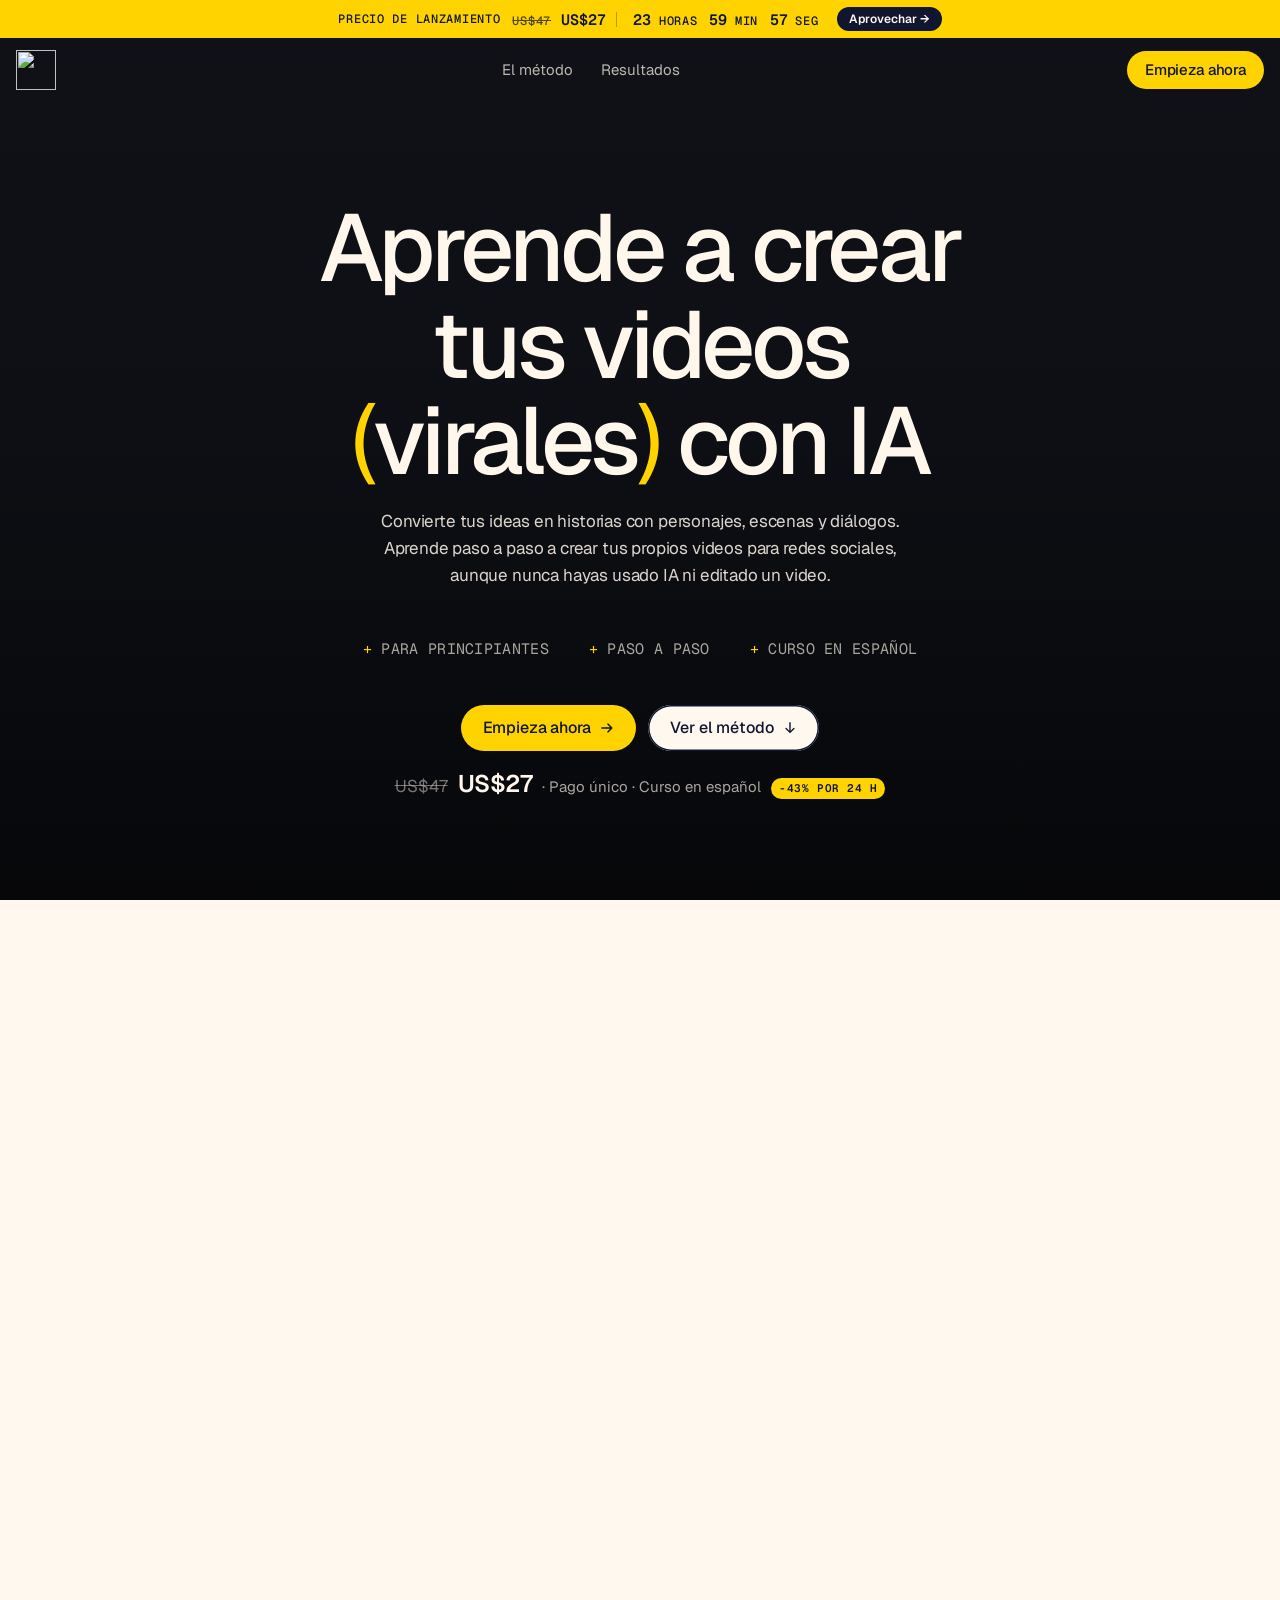
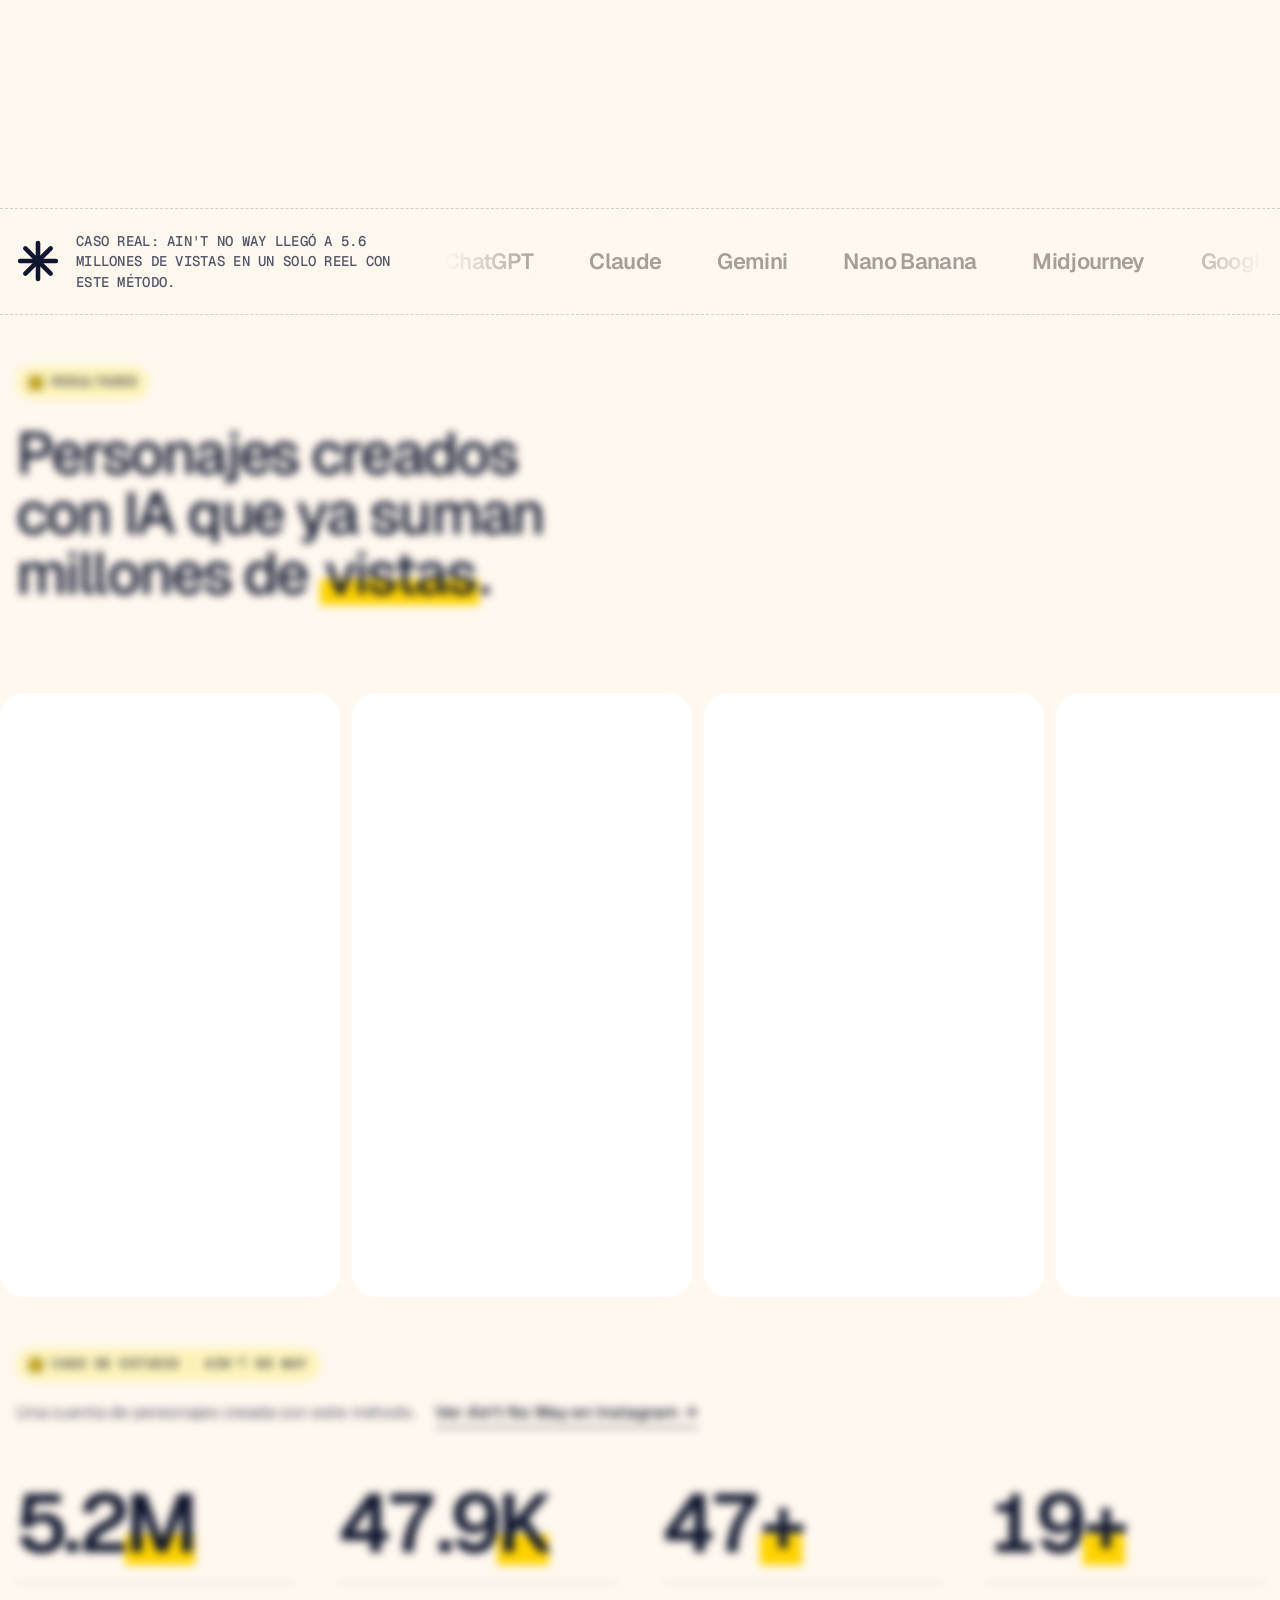
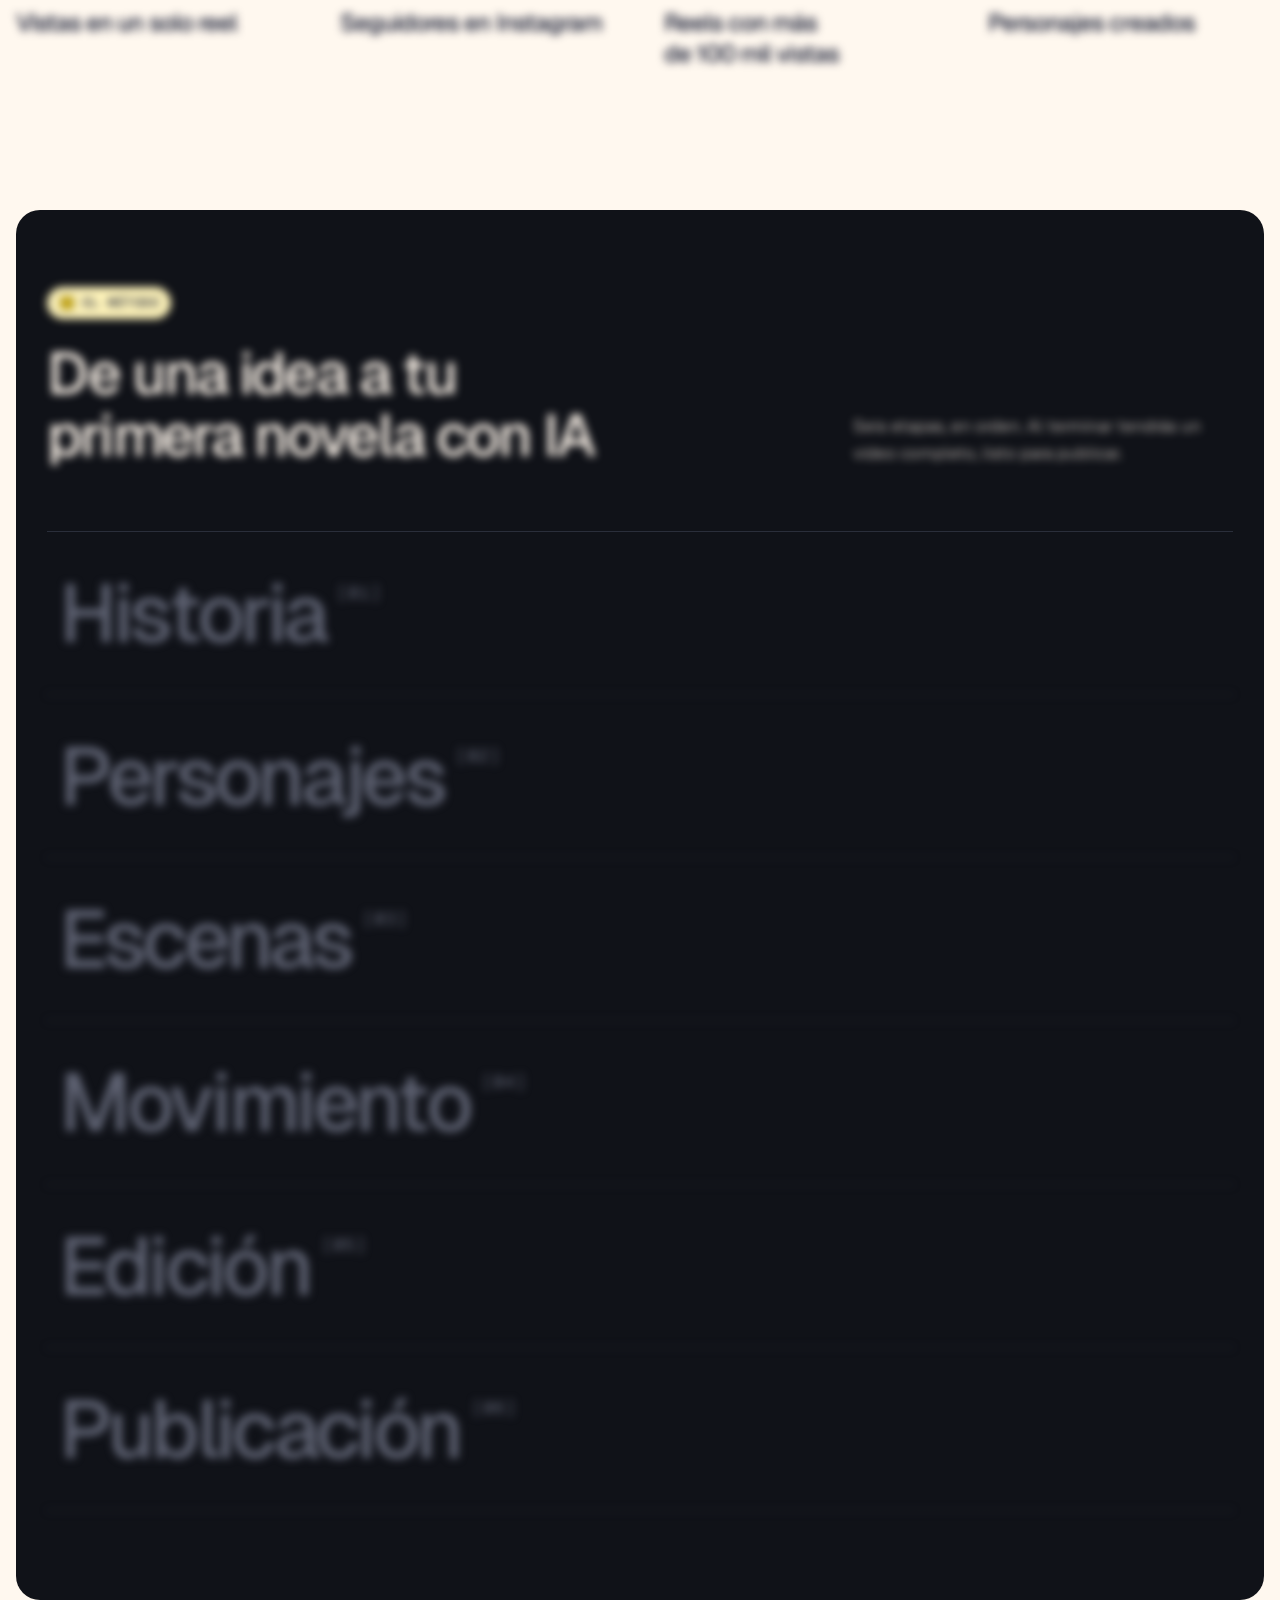
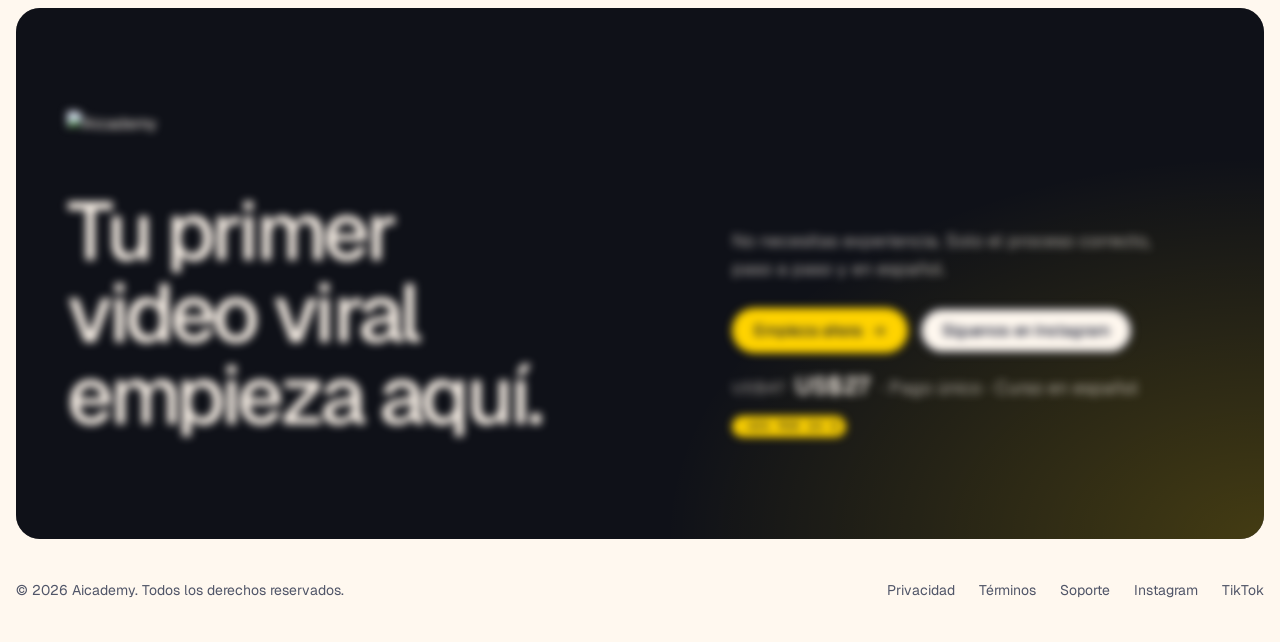
==== index.html @ 885987a0 "Add files via upload" ====
<!DOCTYPE html>
<html lang="es">
<head>
<meta charset="UTF-8" />
<meta name="viewport" content="width=device-width, initial-scale=1, viewport-fit=cover" />
<title>Aicademy</title>
<meta name="description" content="Aprende a crear videos virales con IA: historia, personajes, escenas, movimiento y edición, paso a paso y en español. US$27, pago único." />
<meta property="og:type" content="website" />
<meta property="og:site_name" content="Aicademy" />
<meta property="og:locale" content="es_LA" />
<meta property="og:url" content="https://aicademy.lat/" />
<meta property="og:title" content="Aprende a crear tus videos virales con IA · Aicademy" />
<meta property="og:description" content="Historia, personajes, escenas, movimiento y edición: aprende a crear videos con IA paso a paso y en español." />
<meta property="og:image" content="https://aicademy.lat/assets/og-image.jpg" />
<meta property="og:image:width" content="1200" />
<meta property="og:image:height" content="630" />
<meta name="twitter:card" content="summary_large_image" />
<link rel="icon" href="assets/favicon.png" type="image/png" />
<link rel="apple-touch-icon" href="assets/apple-touch-icon.png" />
<link rel="preconnect" href="https://fonts.googleapis.com" />
<link rel="preconnect" href="https://fonts.gstatic.com" crossorigin />
<link rel="stylesheet" href="https://fonts.googleapis.com/css2?family=Geist:wght@400;500;600&family=Geist+Mono:wght@500&display=swap" />
<script>
  /* ============ AJUSTES ============ */
  window.ANW = {
    // Checkout de Whop. false = "Empieza ahora" lleva a whop.com/checkout/<plan>.
    // true = el pago se abre en una ventana dentro de la página (checkout integrado de Whop).
    checkoutEmbed: false,
    // Plan de Whop que cobran todos los botones (US$27).
    whopPlanOferta: "plan_IjlD4sFk3o0Gs",
    // Respaldo: solo se usa si whopPlanOferta está vacío.
    whopPlanRegular: "",
    // Contador de la barra de oferta: horas por visitante desde su primera visita (no se reinicia al recargar).
    // Al llegar a cero solo se oculta el contador; el precio sigue igual. 0 = sin contador.
    offerHours: 24,
    // Precios que se muestran (USD): priceRegular aparece tachado junto a priceOffer.
    priceRegular: 47,
    priceOffer: 27,
    // Opcional: fecha fija de cierre para todos, ej. "2026-11-15T23:59:00-04:00". Si se llena, reemplaza offerHours.
    offerEnd: "",
  };
  if (typeof window.LEADS_API_BASE === "undefined") window.LEADS_API_BASE = "";
</script>
<style>
/* Layout: one inset rounded hero card, then light editorial sections on a white page */
:root {
  /* Brand palette */
  --ink: #10162f;        /* navy: text, buttons, outlines */
  --ink-2: #505568;      /* gray: secondary text */
  --ink-3: #8b8f9e;
  --paper: #fff8ef;      /* warm off-white: main background (cream #fff0e5 read too orange) */
  --card: #ffffff;       /* white: cards */
  --surface: #fff8ef;    /* warm off-white: secondary surfaces */
  --chip: #fff4ba;       /* soft yellow: tips, highlights */
  --line: #d7cec5;       /* warm gray: borders */
  --ember: #ffd300;      /* yellow: brand accent (fills, accents on dark) */
  --ember-ink: #10162f;  /* text on yellow */
  --ember-hover: #f2c600;
  --focus: #10162f;
  /* Dark sections */
  --night: #101218;
  --night-card: #1b1e27;
  --night-text: #fff6ec;
  --night-text-2: rgba(255,246,236,0.66);
  --night-line: #2a2e3a;
  --font-sans: "Geist", ui-sans-serif, system-ui, -apple-system, "Segoe UI", sans-serif;
  --font-mono: "Geist Mono", ui-monospace, "SFMono-Regular", Menlo, monospace;
  --radius-xl: 24px;
  --radius-pill: 999px;
  --gutter-l: max(16px, env(safe-area-inset-left, 0px));
  --gutter-r: max(16px, env(safe-area-inset-right, 0px));
  color-scheme: light;
}
*, *::before, *::after { box-sizing: border-box; }
html { scroll-behavior: smooth; }
body {
  margin: 0;
  background: var(--paper);
  color: var(--ink);
  font-family: var(--font-sans);
  font-size: 16px;
  line-height: 1.6;
  -webkit-font-smoothing: antialiased;
  overflow-x: hidden;
}
img { max-width: 100%; display: block; }
a { color: inherit; }
h1, h2, h3 { margin: 0; text-wrap: balance; font-weight: 500; }
p { margin: 0; }
:focus-visible { outline: 2px solid var(--focus); outline-offset: 3px; }
.hero, .method, .cta { --focus: var(--ember); }

.wrap { padding-left: var(--gutter-l); padding-right: var(--gutter-r); }
.container { max-width: none; margin: 0 auto; }

/* ---------- Eyebrow chip ---------- */
.chip {
  display: inline-flex; align-items: center; gap: 8px;
  padding: 8px 12px; border-radius: var(--radius-pill);
  background: var(--chip); color: var(--ink);
  font-family: var(--font-mono); font-size: 13px; font-weight: 500;
  letter-spacing: 0.04em; text-transform: uppercase; line-height: 1.3;
}
.chip svg { width: 16px; height: 16px; flex: none; }
.chip.on-dark { background: rgba(255,255,255,0.92); }

/* ---------- Buttons ---------- */
.btn {
  display: inline-flex; align-items: center; gap: 10px;
  padding: 13px 22px; border-radius: var(--radius-pill); border: 0;
  font: 500 16px/1.2 var(--font-sans); letter-spacing: -0.01em;
  text-decoration: none; cursor: pointer;
  transition: transform .25s cubic-bezier(.2,.7,.2,1), box-shadow .25s ease, background-color .25s ease, color .25s ease;
}
.btn:hover { transform: translateY(-2px); }
.btn-ember:hover { box-shadow: 0 10px 24px -10px rgba(255,211,0,.65); }
.btn:active { transform: translateY(0); transition-duration: .08s; }
.btn svg { width: 14px; height: 14px; transition: transform .35s ease; }
.btn:hover svg { transform: translateX(3px); }
.btn-ember { background: var(--ember); color: var(--ember-ink); }
.btn-ember:hover { background: var(--ember-hover); }
.btn-light { background: var(--paper); color: var(--ink); }
.btn-dark { background: var(--ink); color: var(--paper); }
.btn-light { box-shadow: inset 0 0 0 1.5px var(--ink); }

/* ---------- Top bar ---------- */
.topbar {
  position: fixed; top: 0; left: 0; right: 0; z-index: 50;
  padding-top: env(safe-area-inset-top, 0px);
  background: transparent; color: var(--night-text);
  border-bottom: 1px solid transparent;
  transition: background-color .3s, color .3s, border-color .3s, opacity .35s ease, transform .35s ease;
}
.topbar.is-hidden { opacity: 0; transform: translateY(-100%); pointer-events: none; }
/* Offer countdown bar (only while a real end date is set) */
:root { --bar-top: 0px; }
html.has-offer { --bar-top: 38px; }
html.has-offer .topbar { top: var(--bar-top); }
.offer-bar {
  position: fixed; top: 0; left: 0; right: 0; z-index: 60; height: 38px;
  padding-top: env(safe-area-inset-top, 0px); padding-left: var(--gutter-l); padding-right: var(--gutter-r);
  display: flex; align-items: center; justify-content: center; gap: 12px;
  background: var(--ember); color: var(--ink);
  font: 500 12px/1 var(--font-mono); text-transform: uppercase; letter-spacing: 0.06em;
  font-variant-numeric: tabular-nums; white-space: nowrap;
}
.offer-bar[hidden] { display: none; }
.offer-bar { cursor: pointer; transition: background-color .2s; }
.offer-bar:hover { background: var(--ember-hover); }
.offer-price { display: inline-flex; align-items: baseline; gap: 6px; padding-right: 10px; border-right: 1px solid rgba(16,22,47,0.3); }
.offer-price s { opacity: .75; font-size: 12px; }
.offer-price b { font-size: 15px; margin: 0; }
.price-line { margin-top: 14px; display: flex; align-items: baseline; gap: 10px; flex-wrap: wrap; font-size: 15px; color: var(--night-text-2); }
.price-line[hidden] { display: none; }
.price-line s { opacity: .7; font-size: 17px; }
.price-line strong { color: var(--night-text); font-size: 24px; font-weight: 600; letter-spacing: -0.02em; }
.price-line .tag { background: var(--ember); color: var(--ink); font: 600 11px/1 var(--font-mono); text-transform: uppercase; letter-spacing: 0.05em; padding: 5px 8px; border-radius: var(--radius-pill); }
.offer-cta {
  margin-left: 6px; padding: 6px 12px; border: 0; border-radius: var(--radius-pill);
  background: var(--ink); color: var(--night-text); cursor: pointer;
  font: 600 12px/1 var(--font-sans); letter-spacing: 0; text-transform: none;
}
.offer-cta span { display: inline-block; transition: transform .2s; }
.offer-bar:hover .offer-cta span { transform: translateX(3px); }
.offer-bar b { font-size: 15px; font-weight: 600; letter-spacing: 0; margin-left: 4px; }
.offer-short { display: none; }
@media (max-width: 560px) { .offer-long, .offer-short { display: none; } .offer-price { padding-right: 6px; } .offer-bar { gap: 6px; font-size: 10px; letter-spacing: 0.02em; } .offer-bar b { font-size: 13px; } .offer-cta { padding: 5px 10px; font-size: 11px; margin-left: 2px; } }
.topbar.scrolled {
  background: rgba(255,248,239,0.9); color: var(--ink); border-bottom-color: var(--line);
  backdrop-filter: saturate(160%) blur(12px); -webkit-backdrop-filter: saturate(160%) blur(12px);
}
.topbar-inner {
  display: flex; align-items: center; justify-content: space-between; gap: 16px;
  padding-block: 12px;
}
.brand { display: flex; align-items: center; gap: 10px; text-decoration: none; font-weight: 600; letter-spacing: -0.02em; }
.brand img { height: 40px; width: 40px; object-fit: contain; }
.nav { display: flex; gap: 28px; font-size: 15px; }
.nav a { text-decoration: none; opacity: .72; transition: opacity .2s; }
.nav a:hover { opacity: 1; }
.topbar-cta { display: flex; align-items: center; gap: 14px; }
.offer {
  display: none; align-items: center; gap: 8px;
  font-family: var(--font-mono); font-size: 12px; text-transform: uppercase; letter-spacing: 0.04em; opacity: .8;
  font-variant-numeric: tabular-nums;
}
.offer.on { display: inline-flex; }
.offer strong { font-weight: 500; }
.topbar .btn { padding: 10px 18px; font-size: 15px; }

/* ---------- Hero ---------- */
.hero-shell { padding: 0; }
.hero {
  position: relative; overflow: hidden; isolation: isolate;
  border-radius: 0;
  background: var(--night);
  color: var(--night-text);
  padding: calc(var(--bar-top) + 64px + env(safe-area-inset-top, 0px) + clamp(28px, 3vw, 44px)) max(clamp(20px, 2.4vw, 32px), env(safe-area-inset-right, 0px)) clamp(28px, 3vw, 44px) max(clamp(20px, 2.4vw, 32px), env(safe-area-inset-left, 0px));
  min-height: 100svh;
  display: flex; flex-direction: column; justify-content: center;
  max-width: none;
}
.hero-bg { position: absolute; inset: 0; z-index: -2; overflow: hidden; background: var(--night); }
.hero-bg-img {
  position: absolute; inset: -80px; background: center/cover no-repeat;
  filter: blur(56px) saturate(1.15) brightness(0.5);
  opacity: 0; transition: opacity .9s ease;
}
.hero-bg-img.is-active { opacity: 1; }
.hero-grid { display: grid; grid-template-columns: minmax(0, 1fr) auto; gap: 40px 64px; align-items: center; }
.hero-copy { min-width: 0; display: flex; flex-direction: column; }

/* Reel stage: 3 phones on wide screens, 1 elsewhere */
.reels {
  --h: clamp(400px, calc(100svh - 190px), 640px); --w: calc(var(--h) * 9 / 16);
  position: relative; height: var(--h); width: var(--w); max-width: 100%;
  touch-action: pan-y; outline: none;
}
.reel-card {
  position: absolute; top: 0; left: 50%; width: var(--w); max-width: 100%; height: 100%;
  transform: translateX(-50%); border-radius: 20px; overflow: hidden; background: var(--night-card);
  box-shadow: 0 30px 80px rgba(0,0,0,0.45), 0 0 0 1px rgba(255,255,255,0.08);
  transition: transform .65s cubic-bezier(.7,0,.2,1), translate .65s cubic-bezier(.7,0,.2,1), opacity .65s ease, filter .65s ease;
  cursor: pointer;
}
.reel-card video, .reel-card img { position: absolute; inset: 0; width: 100%; height: 100%; object-fit: cover; }
.reel-card.is-empty::after {
  content: attr(data-label); position: absolute; inset: 0; display: grid; place-items: center;
  font: 500 11px/1 var(--font-mono); letter-spacing: 0.08em; text-transform: uppercase; color: #6b6f7e;
}
.reel-card[data-pos="0"] { z-index: 3; }
.reel-card:not([data-pos="0"]) { opacity: 0; pointer-events: none; transform: translateX(-50%) scale(.85); }
/* One video: no carousel hint, dots or side spread */
.reels.is-single { width: var(--w) !important; }
.reels.is-single .reel-hint, .reels.is-single .reel-dots { display: none; }
.reels.is-single .reel-card { cursor: default; }
.reels:focus-visible .reel-card[data-pos="0"] { box-shadow: 0 0 0 3px var(--ember); }
.reels-ui { position: absolute; top: 0; bottom: 0; left: 50%; width: var(--w); max-width: 100%; transform: translateX(-50%); z-index: 4; pointer-events: none; }
.reel-hint {
  position: absolute; top: 12px; left: 12px;
  font: 500 11px/1 var(--font-mono); text-transform: uppercase; letter-spacing: 0.06em;
  background: rgba(0,0,0,0.45); color: #fff; padding: 8px 10px; border-radius: var(--radius-pill);
  backdrop-filter: blur(6px); -webkit-backdrop-filter: blur(6px);
}
.reel-sound {
  pointer-events: auto; position: absolute; top: 8px; right: 8px; width: 40px; height: 40px;
  border-radius: 50%; border: 0; background: rgba(0,0,0,0.45); color: #fff; cursor: pointer;
  display: grid; place-items: center; backdrop-filter: blur(6px); -webkit-backdrop-filter: blur(6px);
}
.reel-sound[hidden] { display: none; }
.reel-sound svg { width: 18px; height: 18px; }
.reel-dots { pointer-events: auto; position: absolute; left: 0; right: 0; bottom: 6px; display: flex; justify-content: center; gap: 4px; }
.reel-dots button { width: 36px; height: 24px; padding: 10px 4px; border: 0; background: transparent; cursor: pointer; }
.reel-dots button::before { content: ""; display: block; height: 4px; border-radius: 2px; background: rgba(255,255,255,0.4); transition: background .3s; }
.reel-dots button[aria-current="true"]::before { background: #fff; }
@media (min-width: 1200px) {
  .reels { width: calc(var(--w) * 2.5); }
  /* Side videos wait behind the main one, then slide out once it has arrived (.spread) */
  .reel-card[data-pos="-1"], .reel-card[data-pos="1"] { opacity: 0; filter: brightness(.55) saturate(.8); z-index: 2; transform: translateX(-50%) scale(.84); translate: 0 0; }
  .hero.spread .reel-card[data-pos="-1"], .hero.spread .reel-card[data-pos="1"] { opacity: 1; pointer-events: auto; }
  .hero.spread .reel-card[data-pos="-1"] { translate: calc(var(--w) * -0.78) 0; }
  .hero.spread .reel-card[data-pos="1"] { translate: calc(var(--w) * 0.78) 0; }
  .hero.spread .reel-card[data-pos="-1"]:hover, .hero.spread .reel-card[data-pos="1"]:hover { filter: brightness(.8); }
}
@media (prefers-reduced-motion: reduce) { .reel-card { transition: none; } }
.hero::before {
  content: ""; position: absolute; inset: 0; z-index: -1;
  background: linear-gradient(180deg, rgba(0,0,0,0.05) 0%, rgba(0,0,0,0.15) 45%, rgba(0,0,0,0.6) 100%);
}
.hero-top { max-width: 760px; }
.hero h1 {
  font-size: clamp(42px, 5.6vw, 92px); line-height: 1.02; letter-spacing: -0.045em; font-weight: 500;
}
.hero h1 .paren { color: var(--ember); font-weight: 400; }
.hero-sub { margin-top: 18px; max-width: 500px; font-size: 17px; color: rgba(255,246,236,0.86); letter-spacing: -0.01em; }
.hero-bottom {
  margin-top: clamp(28px, 4vw, 48px);
  display: flex; flex-direction: column; align-items: flex-start; gap: 22px;
}
.hero-meta {
  display: flex; gap: 12px 40px; flex-wrap: wrap;
  font-family: var(--font-mono); font-size: 15px; text-transform: uppercase; letter-spacing: 0.02em; color: var(--night-text-2);
}
.hero-meta span::before { content: "+ "; color: var(--ember); }
.hero-pitch { max-width: 460px; }
.hero-pitch h2 { font-size: clamp(21px, 1.9vw, 28px); line-height: 1.25; letter-spacing: -0.03em; }
.hero-actions { margin-top: 22px; display: flex; flex-wrap: wrap; gap: 12px; }

/* ---------- Hero: centered title, videos rise on scroll ---------- */
.hero { text-align: center; }
.hero-copy { align-items: center; width: 100%; max-width: 1180px; margin: 0 auto; }
.hero-top { max-width: none; }
.hero h1 { font-size: clamp(44px, 7.4vw, 124px); max-width: 13ch; margin: 0 auto; }
.hero-sub { margin-left: auto; margin-right: auto; max-width: 560px; }
.hero-bottom { align-items: center; }
.hero-meta { justify-content: center; }
.hero-pitch { max-width: none; display: flex; flex-direction: column; align-items: center; }
.hero .hero-actions { justify-content: center; }
.hero .price-line { justify-content: center; }
.hero-reels { margin-top: 56px; display: flex; justify-content: center; }
.hero .reels { margin: 0 auto; --h: min(720px, calc(100svh - var(--bar-top) - 150px), calc((100vw - 40px) * 16 / 9)); }
.js .hero-shell { height: 200svh; }
.js .hero { position: sticky; top: 0; height: 100svh; min-height: 0; }
.js .hero-copy { transform: translateY(calc(var(--a, 0) * -16vh)) scale(calc(1 - var(--a, 0) * .06)); opacity: calc(1 - var(--a, 0)); will-change: transform, opacity; }
.js .hero.copy-gone .hero-copy { pointer-events: none; visibility: hidden; }
.js .hero-reels {
  position: absolute; left: 0; right: 0; top: calc(var(--bar-top) + 64px); bottom: 0; margin: 0;
  align-items: center; pointer-events: none;
  transform: translateY(calc((1 - var(--b, 0)) * 88vh)) scale(calc(.9 + var(--b, 0) * .1));
  will-change: transform;
}
.js .hero.reels-in .hero-reels .reels { pointer-events: auto; }
@media (max-width: 560px) {
  .hero h1 { font-size: clamp(36px, 10.6vw, 46px); }
  .hero-sub { font-size: 15.5px; margin-top: 14px; }
  .hero-bottom { margin-top: 22px; gap: 14px; }
  .hero-actions { margin-top: 12px; gap: 10px; }
  .hero .price-line { margin-top: 8px; }
}
@media (max-width: 560px) and (max-height: 740px) {
  .hero h1 { font-size: 34px; }
  .hero-sub { font-size: 14.5px; line-height: 1.5; }
  .hero-meta { display: none; }
  .hero-bottom { margin-top: 18px; }
  .hero-actions .btn { padding: 11px 18px; font-size: 15px; }
}
@media (prefers-reduced-motion: reduce) {
  .js .hero-shell { height: auto; }
  .js .hero { position: relative; height: auto; min-height: 100svh; }
  .js .hero-copy { transform: none; opacity: 1; }
  .js .hero.copy-gone .hero-copy { visibility: visible; pointer-events: auto; }
  .js .hero-reels { position: static; transform: none; margin-top: 48px; }
  .js .hero .reels { pointer-events: auto; }
}

/* ---------- Tool strip ---------- */
.strip {
  margin-top: 8px;
  border-top: 1px dashed var(--line); border-bottom: 1px dashed var(--line);
  display: flex; align-items: center; gap: 48px;
  padding-block: 22px;
}
.strip-claim { display: flex; align-items: center; gap: 16px; flex: 0 0 auto; max-width: 380px; }
.strip-claim svg { width: 44px; height: 44px; flex: none; color: var(--ink); }
.strip-claim p { font-family: var(--font-mono); font-size: 14px; font-weight: 500; text-transform: uppercase; letter-spacing: 0.02em; color: var(--ink-2); line-height: 1.45; }
.marquee { position: relative; flex: 1; min-width: 0; overflow: hidden; }
.marquee::before, .marquee::after { content: ""; position: absolute; top: 0; bottom: 0; width: 96px; z-index: 1; pointer-events: none; }
.marquee::before { left: 0; background: linear-gradient(90deg, var(--paper), rgba(255,248,239,0)); }
.marquee::after { right: 0; background: linear-gradient(270deg, var(--paper), rgba(255,248,239,0)); }
.marquee-track { display: flex; gap: 56px; width: max-content; animation: slide 70s linear infinite; }
.marquee-track span { font-size: 22px; font-weight: 600; letter-spacing: -0.03em; color: #a79e95; white-space: nowrap; }
@keyframes slide { to { transform: translateX(-50%); } }

/* ---------- Section head ---------- */
.section { padding-block: clamp(96px, 11vw, 160px) 0; }
#personajes.section { padding-top: clamp(40px, 4vw, 64px); }
#numeros.section { padding-top: clamp(40px, 4vw, 56px); }
.section-head { display: flex; justify-content: space-between; align-items: flex-end; gap: 32px; flex-wrap: wrap; }
.section-head .lead { max-width: 720px; display: flex; flex-direction: column; align-items: flex-start; }
.section-head h2 { margin-top: 24px; font-size: clamp(36px, 4.6vw, 64px); line-height: 1.02; letter-spacing: -0.035em; }
.section-head h2 em { font-style: normal; color: var(--ink); background: linear-gradient(transparent 58%, var(--ember) 58%, var(--ember) 92%, transparent 92%); padding: 0 .06em; }
.text-link {
  display: inline-flex; align-items: center; gap: 12px;
  font-size: clamp(22px, 2.2vw, 30px); letter-spacing: -0.03em; font-weight: 500;
  text-decoration: underline; text-underline-offset: 6px; text-decoration-thickness: 1.5px;
  transition: color .25s;
}
.text-link:hover { color: var(--ink-2); }
.text-link svg { width: 26px; height: 26px; color: var(--ink); flex: none; }

/* ---------- Character gallery ---------- */
.gallery { margin-top: clamp(56px, 7vw, 120px); overflow: hidden; }
.gallery-track { display: flex; width: max-content; animation: slide 60s linear infinite; }
.card {
  position: relative; flex: none; margin: 0 12px 0 0; width: min(340px, 64vw); aspect-ratio: 9 / 16;
  border-radius: var(--radius-xl); overflow: hidden;
  background: var(--card) center/cover no-repeat;
}

/* ---------- Numbers ---------- */
.numbers-grid {
  margin-top: clamp(32px, 4vw, 56px);
  display: grid; grid-template-columns: repeat(4, minmax(0, 1fr)); gap: 48px;
}
.stat-value {
  font-size: clamp(64px, 6.4vw, 96px); line-height: 1.05; letter-spacing: -0.045em; font-weight: 600;
  font-variant-numeric: tabular-nums; white-space: nowrap;
}
.stat-value .unit { color: var(--ink); background: linear-gradient(transparent 60%, var(--ember) 60%, var(--ember) 90%, transparent 90%); }
.stat-rule { margin: 16px 0 24px; border: 0; border-top: 1px dashed #b8ada2; }
.stat h3 { font-size: 24px; line-height: 1.3; letter-spacing: -0.04em; }
.case-intro { margin-top: 18px; display: flex; flex-wrap: wrap; align-items: baseline; gap: 6px 20px; font-size: 17px; color: var(--ink-2); }
.case-intro a { display: inline-flex; align-items: center; gap: 6px; color: var(--ink); font-weight: 500; white-space: nowrap; text-decoration: none; border-bottom: 1.5px solid var(--ink); padding-bottom: 1px; }
.case-intro a span { transition: transform .2s; }
.case-intro a:hover span { transform: translateX(3px); }
.stat p { margin-top: 8px; color: var(--ink-2); max-width: 34ch; }

/* ---------- Method (dark card, hover list) ---------- */
.method-shell { padding-block: clamp(96px, 11vw, 160px) 0; }
.method {
  position: relative; overflow: hidden;
  border-radius: var(--radius-xl); background: var(--night); color: var(--night-text);
  padding: clamp(48px, 6vw, 80px) clamp(20px, 2.4vw, 32px) clamp(56px, 7vw, 96px);
}
.method-head {
  display: flex; justify-content: space-between; align-items: flex-end; gap: 32px; flex-wrap: wrap;
  padding-bottom: clamp(40px, 5vw, 64px); border-bottom: 1px solid var(--night-line);
}
.method-title { margin-top: 24px; font-size: clamp(38px, 4.6vw, 64px); line-height: 1.05; letter-spacing: -0.035em; }
.method-title .line { display: flex; align-items: center; gap: 12px; flex-wrap: wrap; }
.title-pill {
  display: inline-block; width: 1.25em; height: 0.94em; border-radius: 24px;
  background: var(--night-card) center/cover no-repeat; flex: none;
}
.method-intro { max-width: 380px; color: var(--night-text-2); font-size: 17px; }
.method-list { margin-top: 0; position: relative; }
.m-row:first-child { border-top: 0; }
/* Edge rows: open the hover card downward (first) / upward (last) so it stays inside the section */
.m-row:first-child .m-card { top: 0; translate: 0 0; }
.m-row:last-child .m-card { top: auto; bottom: 0; translate: 0 0; }
.m-row {
  position: relative; display: grid; grid-template-columns: minmax(0, 1fr) 300px; gap: 24px; align-items: center;
  border-top: 1px dashed var(--night-line); outline: none;
}
.m-row:last-child { border-bottom: 1px dashed var(--night-line); }
.m-name {
  display: flex; align-items: flex-start; gap: 12px; padding-block: clamp(24px, 3vw, 36px);
  cursor: default;
}
.m-icon {
  width: 0; height: clamp(48px, 5vw, 80px); flex: none; overflow: hidden; align-self: center;
  border-radius: 16px; background: var(--ember);
  display: grid; place-items: center; transition: width .45s cubic-bezier(.2,.7,.2,1), margin .45s;
}
.m-icon svg { width: 46%; height: 46%; color: var(--ink); flex: none; }
.m-name h3 {
  font-size: clamp(40px, 6.4vw, 96px); line-height: 1.1; letter-spacing: -0.045em; font-weight: 500;
  color: #5e6272; transition: color .35s ease, transform .45s cubic-bezier(.2,.7,.2,1);
}
.m-index { font-family: var(--font-mono); font-size: 18px; color: #5e6272; padding-top: 0.6em; transition: color .35s; }
.m-card {
  max-width: 300px; justify-self: end;
  opacity: 0; transform: translateY(12px) scale(.98); pointer-events: none;
  transition: opacity .35s ease, transform .45s cubic-bezier(.2,.7,.2,1);
  position: absolute; right: clamp(0px, 8vw, 180px); top: 50%; translate: 0 -50%; z-index: 2;
  width: 300px;
}
.m-img { aspect-ratio: 300 / 240; border-radius: var(--radius-xl); background: var(--night-card) center/cover no-repeat; position: relative; }
.m-img.empty::after {
  content: "IMAGEN · 600 × 480"; position: absolute; inset: 0; display: grid; place-items: center;
  font: 500 11px/1 var(--font-mono); letter-spacing: 0.08em; color: #6b6f7e;
}
.m-label { margin-top: 28px; display: flex; align-items: center; gap: 6px; font-family: var(--font-mono); text-transform: uppercase; font-size: 14px; color: var(--night-text-2); }
.m-label svg { width: 18px; height: 18px; color: var(--ember); }
.m-card p { margin-top: 10px; font-size: 18px; line-height: 1.55; color: var(--night-text); }
.m-tools { margin-top: 14px; display: flex; flex-wrap: wrap; gap: 6px; }
.m-tools span { font-family: var(--font-mono); font-size: 12px; text-transform: uppercase; letter-spacing: 0.04em; padding: 5px 9px; border-radius: var(--radius-pill); background: var(--night-card); color: #ddd5cc; }
@media (hover: hover) and (min-width: 901px) {
  .m-row:hover .m-name h3, .m-row:focus-visible .m-name h3 { color: var(--night-text); }
  .m-row:hover .m-index, .m-row:focus-visible .m-index { color: var(--ember); }
  .m-row:hover .m-icon, .m-row:focus-visible .m-icon { width: clamp(48px, 5vw, 80px); }
  .m-row:hover .m-card, .m-row:focus-visible .m-card { opacity: 1; transform: none; }
  .m-row:focus-visible { box-shadow: inset 0 0 0 2px var(--ember); border-radius: 12px; }
}

/* ---------- What's included ---------- */
.section-intro { max-width: 380px; color: var(--ink-2); font-size: 17px; }
.inc-grid { margin-top: clamp(40px, 5vw, 64px); display: grid; grid-template-columns: repeat(4, minmax(0, 1fr)); gap: 12px; }
.inc { background: var(--card); border: 1px solid var(--line); border-radius: var(--radius-xl); padding: 28px; display: flex; flex-direction: column; gap: 10px; min-height: 240px; }
.inc-num { font-family: var(--font-mono); font-size: 13px; color: var(--ink-2); letter-spacing: 0.06em; }
.inc h3 { margin-top: auto; font-size: 24px; line-height: 1.15; letter-spacing: -0.03em; }
.inc p { color: var(--ink-2); }

/* ---------- Before you start + FAQ ---------- */
.faq-layout { display: grid; grid-template-columns: minmax(0, 0.9fr) minmax(0, 1.1fr); gap: 40px clamp(40px, 6vw, 120px); align-items: start; }
.faq-title { margin-top: 24px; font-size: clamp(36px, 4.6vw, 64px); line-height: 1.02; letter-spacing: -0.035em; }
.notes { margin: 32px 0 0; padding: 0; list-style: none; display: flex; flex-direction: column; }
.notes li { padding: 14px 0 14px 28px; border-top: 1px dashed var(--line); position: relative; color: var(--ink-2); }
.notes li::before { content: "+"; position: absolute; left: 4px; color: var(--ink); font-family: var(--font-mono); }
.faq-list details { border-top: 1px dashed var(--line); }
.faq-list details:last-child { border-bottom: 1px dashed var(--line); }
.faq-list summary { list-style: none; cursor: pointer; padding: 22px 44px 22px 0; position: relative; font-size: 20px; font-weight: 500; letter-spacing: -0.02em; }
.faq-list summary::-webkit-details-marker { display: none; }
.faq-list summary::after { content: "+"; position: absolute; right: 8px; top: 50%; transform: translateY(-50%); font: 400 26px/1 var(--font-sans); color: var(--ink); transition: transform .3s; }
.faq-list details[open] summary::after { transform: translateY(-50%) rotate(45deg); }
.faq-list details p { padding: 0 0 22px; color: var(--ink-2); max-width: 60ch; }

/* ---------- Checkout modal ---------- */
.checkout-card { width: min(520px, 100%); max-height: calc(100svh - 40px); overflow-y: auto; padding-top: 56px; }
.checkout-card .whop-mount { min-height: 420px; }
.checkout-loading { color: var(--ink-2); font-size: 15px; text-align: center; padding: 40px 0; }

/* ---------- Final CTA ---------- */
.cta-shell { padding-block: 8px; }
.cta {
  position: relative; overflow: hidden; isolation: isolate;
  border-radius: var(--radius-xl); background: var(--night); color: var(--night-text);
  padding: clamp(56px, 8vw, 120px) clamp(20px, 4vw, 64px);
  display: grid; grid-template-columns: minmax(0, 1.3fr) minmax(0, 1fr); gap: 40px; align-items: end;
}
.cta-media { position: absolute; inset: 0; z-index: -2; background: var(--night) center/cover no-repeat; opacity: 0.55; }
.cta::before {
  content: ""; position: absolute; inset: 0; z-index: -1;
  background: radial-gradient(80% 120% at 100% 100%, rgba(255,211,0,0.22), rgba(255,211,0,0) 60%);
}
.cta-lockup { display: block; height: clamp(40px, 4.4vw, 60px); width: auto; }
.cta h2 { margin-top: 24px; font-size: clamp(44px, 6.4vw, 96px); line-height: 1; letter-spacing: -0.045em; }
.cta p { color: var(--night-text-2); font-size: 18px; max-width: 420px; }
.cta .hero-actions { margin-top: 24px; }

/* ---------- Footer ---------- */
.footer {
  display: flex; justify-content: space-between; align-items: center; flex-wrap: wrap; gap: 16px;
  padding-block: 32px 40px; color: var(--ink-2); font-size: 14px;
  max-width: 1440px; margin: 0 auto;
}
.footer nav { display: flex; gap: 24px; flex-wrap: wrap; }
.footer a { text-decoration: none; }
.footer a:hover { color: var(--ink); }

/* ---------- Modal + toast ---------- */
.modal { position: fixed; inset: 0; z-index: 200; display: grid; place-items: center; padding: 20px; background: rgba(16,22,47,0.55); }
.modal[hidden] { display: none; }
.modal-card { position: relative; width: min(440px, 100%); background: var(--card); color: var(--ink); border-radius: var(--radius-xl); padding: 32px 28px 28px; }
.modal-card h3 { font-size: 28px; letter-spacing: -0.035em; }
.modal-card > p { margin-top: 8px; color: var(--ink-2); }
.modal-card form { margin-top: 24px; display: flex; flex-direction: column; gap: 16px; }
.field { display: flex; flex-direction: column; gap: 6px; }
.field label { font-family: var(--font-mono); font-size: 12px; text-transform: uppercase; letter-spacing: 0.05em; color: var(--ink-2); }
.field input { font: 400 16px/1.4 var(--font-sans); padding: 12px 14px; border: 1px solid var(--line); border-radius: 12px; background: var(--card); color: var(--ink); }
.field input:focus { outline: 2px solid var(--ember); outline-offset: 0; border-color: transparent; }
.modal-close { position: absolute; top: 14px; right: 14px; width: 36px; height: 36px; border-radius: 50%; border: 0; background: var(--chip); color: var(--ink); font-size: 20px; cursor: pointer; }
.form-error { color: #c4320a; font-size: 14px; }
.modal-card .btn { justify-content: center; width: 100%; }
.modal-card .btn[disabled] { opacity: 0.6; cursor: wait; }
.toast { position: fixed; left: 50%; bottom: max(20px, env(safe-area-inset-bottom, 0px)); transform: translateX(-50%); z-index: 210; width: min(520px, calc(100% - 32px)); background: var(--ink); color: #fff; border-radius: 16px; padding: 16px 48px 16px 18px; font-size: 15px; }
.toast[hidden] { display: none; }
.toast button { position: absolute; right: 10px; top: 10px; border: 0; background: transparent; color: #fff; font-size: 20px; cursor: pointer; }

/* ---------- Entrance (content is visible at rest; JS adds motion only) ---------- */
.js .reveal { opacity: 0; transform: translateY(18px); filter: blur(4px); transition: opacity .7s ease, transform .7s ease, filter .7s ease; }
.js .reveal.in { opacity: 1; transform: none; filter: none; }

/* ---------- Responsive ---------- */
@media (max-width: 1100px) {
  .numbers-grid, .inc-grid { grid-template-columns: repeat(2, minmax(0, 1fr)); }
  .strip { flex-direction: column; align-items: stretch; gap: 20px; }
  .strip-claim { max-width: none; }
}
@media (max-width: 900px) {
  .nav { display: none; }
  .cta { grid-template-columns: 1fr; }
  .faq-layout { grid-template-columns: 1fr; }
  .hero-grid { grid-template-columns: 1fr; }
  .reels { --h: min(640px, calc(min(360px, 100vw - 72px) * 16 / 9)); }
  .m-row { grid-template-columns: 1fr; gap: 0; padding-bottom: 28px; }
  .m-name { padding-bottom: 16px; }
  .m-name h3 { color: var(--night-text); }
  .m-index { color: var(--ember); }
  .m-card { position: static; translate: none; opacity: 1; transform: none; pointer-events: auto; justify-self: stretch; width: auto; max-width: 520px; }
  .m-img { display: none; }
  .m-label { margin-top: 0; }
}
@media (max-width: 560px) {
  .numbers-grid { grid-template-columns: 1fr; gap: 40px; }
  .inc-grid { grid-template-columns: 1fr; }
  .inc { min-height: 0; }
  .inc h3 { margin-top: 12px; }
  .offer { display: none !important; }
  .hero-meta { font-size: 13px; gap: 8px 20px; }
  .topbar .btn { padding: 9px 14px; font-size: 14px; }
}
@media (prefers-reduced-motion: reduce) {
  .marquee-track, .gallery-track { animation: none; }
  .js .reveal { opacity: 1; transform: none; filter: none; transition: none; }
  html { scroll-behavior: auto; }
}
</style>
</head>
<body>
<script>document.documentElement.classList.add("js");</script>

<!-- ===== Top bar ===== -->
<div class="offer-bar" id="offer-bar" hidden>
  <span class="offer-long">Precio de lanzamiento</span><span class="offer-short">Lanzamiento</span>
  <span class="offer-price" data-price="compact"></span>
  <span class="offer-time" aria-live="off"><span class="offer-days"><b data-u="d">00</b> Días </span><b data-u="h">00</b> Horas <b data-u="m">00</b> Min <b data-u="s">00</b> Seg</span>
  <button class="offer-cta" type="button" data-acceso>Aprovechar <span aria-hidden="true">→</span></button>
</div>
<header class="topbar wrap" id="topbar">
  <div class="container topbar-inner">
    <a class="brand" href="#inicio" aria-label="Aicademy, inicio"><img src="assets/aicademy-logo.png" alt="" /></a>
    <nav class="nav" aria-label="Secciones">
      <a href="#metodo">El método</a>
      <a href="#numeros">Resultados</a>
    </nav>
    <div class="topbar-cta">
      <button class="btn btn-ember" type="button" data-acceso>Empieza ahora</button>
    </div>
  </div>
</header>

<main>
  <!-- ===== Hero ===== -->
  <div class="hero-shell" id="inicio">
    <section class="hero container" aria-labelledby="hero-title">
      <div class="hero-bg" id="hero-bg" aria-hidden="true"></div>
      <div class="hero-copy">
      <div class="hero-top">
        <h1 id="hero-title" class="reveal">Aprende a crear tus videos <span class="paren">(</span>virales<span class="paren">)</span> con IA</h1>
        <p class="hero-sub reveal">Convierte tus ideas en historias con personajes, escenas y diálogos. Aprende paso a paso a crear tus propios videos para redes sociales, aunque nunca hayas usado IA ni editado un video.</p>
      </div>
      <div class="hero-bottom">
        <div class="hero-meta reveal">
          <span>Para principiantes</span>
          <span>Paso a paso</span>
          <span>Curso en español</span>
        </div>
        <div class="hero-pitch reveal">
          <div class="hero-actions">
            <button class="btn btn-ember" type="button" data-acceso>Empieza ahora
              <svg viewBox="0 0 14 16" aria-hidden="true"><path d="M1 8h11M8 3.5 12.5 8 8 12.5" fill="none" stroke="currentColor" stroke-width="1.6" stroke-linecap="round" stroke-linejoin="round"/></svg>
            </button>
            <a class="btn btn-light" href="#metodo">Ver el método
              <svg viewBox="0 0 14 16" aria-hidden="true"><path d="M7 2v11M2.5 8.5 7 13l4.5-4.5" fill="none" stroke="currentColor" stroke-width="1.6" stroke-linecap="round" stroke-linejoin="round"/></svg>
            </a>
          </div>
          <p class="price-line" data-price="full"></p>
        </div>
      </div>
      </div>

      <div class="hero-reels">
      <!-- Video del hero. Para sumar más: copia el .reel-card con su video y poster; con 2 o más vuelve el carrusel. -->
      <div class="reels reveal" id="reels" tabindex="0" role="region" aria-label="Video creado con este método">
        <div class="reel-card" data-poster="assets/reel-bate.jpg" aria-label="Bate de 100 kg">
          <video src="assets/reel-bate.mp4" poster="assets/reel-bate.jpg" muted loop playsinline preload="auto"></video>
        </div>
        <div class="reels-ui">
          <span class="reel-hint">Toca o desliza</span>
          <button class="reel-sound" type="button" id="reel-sound" aria-label="Activar sonido" aria-pressed="false">
            <svg viewBox="0 0 24 24" aria-hidden="true"><path d="M4 9v6h4l5 4V5L8 9H4z" fill="currentColor"/><path class="snd-off" d="M16 9l5 6M21 9l-5 6" fill="none" stroke="currentColor" stroke-width="2" stroke-linecap="round"/><path class="snd-on" d="M16 8.5a5 5 0 0 1 0 7M18.5 6a8.5 8.5 0 0 1 0 12" fill="none" stroke="currentColor" stroke-width="2" stroke-linecap="round" style="display:none"/></svg>
          </button>
          <div class="reel-dots" id="reel-dots"></div>
        </div>
      </div>
      </div>
    </section>
  </div>

  <!-- ===== Tool strip ===== -->
  <div class="strip wrap" aria-label="Herramientas del curso">
    <div class="strip-claim">
      <svg viewBox="0 0 48 48" aria-hidden="true"><g fill="currentColor"><rect x="21.5" y="2" width="5" height="44" rx="2.5"/><rect x="21.5" y="2" width="5" height="44" rx="2.5" transform="rotate(45 24 24)"/><rect x="21.5" y="2" width="5" height="44" rx="2.5" transform="rotate(90 24 24)"/><rect x="21.5" y="2" width="5" height="44" rx="2.5" transform="rotate(135 24 24)"/></g></svg>
      <p>Caso real: Ain't No Way llegó a 5.6 millones de vistas en un solo reel con este método.</p>
    </div>
    <div class="marquee" aria-hidden="true" title="Herramientas que usarás">
      <div class="marquee-track">
        <span>ChatGPT</span><span>Claude</span><span>Gemini</span><span>Nano Banana</span><span>Midjourney</span><span>Google Flow</span><span>Higgsfield</span><span>Veo</span><span>Kling</span><span>Seedance</span><span>CapCut</span><span>ElevenLabs</span><span>Canva</span><span>TikTok</span><span>Instagram</span><span>Facebook</span>
        <span>ChatGPT</span><span>Claude</span><span>Gemini</span><span>Nano Banana</span><span>Midjourney</span><span>Google Flow</span><span>Higgsfield</span><span>Veo</span><span>Kling</span><span>Seedance</span><span>CapCut</span><span>ElevenLabs</span><span>Canva</span><span>TikTok</span><span>Instagram</span><span>Facebook</span>
      </div>
    </div>
  </div>

  <!-- ===== Who we are + gallery ===== -->
  <section class="section" id="personajes" aria-labelledby="who-title">
    <div class="wrap">
      <div class="container section-head">
        <div class="lead reveal">
          <span class="chip"><svg viewBox="0 0 20 20" aria-hidden="true"><rect x="2.5" y="2.5" width="15" height="15" rx="1.5" fill="#ffd300" stroke="#10162f" stroke-width="1.4"/><path d="M10 6.5v7M6.5 10h7" stroke="#10162f" stroke-width="1.5" stroke-linecap="round"/></svg>Resultados</span>
          <h2 id="who-title">Personajes creados con IA que ya suman millones de <em>vistas</em>.</h2>
        </div>
      </div>
    </div>
    <div class="gallery">
      <div class="gallery-track" id="gallery-track">
        <figure class="card" data-img="assets/personaje-1.jpg" role="img" aria-label="Personaje 1"></figure>
        <figure class="card" data-img="assets/personaje-2.jpg" role="img" aria-label="Personaje 2"></figure>
        <figure class="card" data-img="assets/personaje-3.jpg" role="img" aria-label="Personaje 3"></figure>
        <figure class="card" data-img="assets/personaje-4.jpg" role="img" aria-label="Personaje 4"></figure>
        <figure class="card" data-img="assets/personaje-5.jpg" role="img" aria-label="Personaje 5"></figure>
      </div>
    </div>
  </section>

  <!-- ===== Numbers ===== -->
  <section class="section wrap" id="numeros" aria-labelledby="num-title">
    <div class="container">
      <span class="chip reveal" id="num-title"><svg viewBox="0 0 20 20" aria-hidden="true"><rect x="2.5" y="2.5" width="15" height="15" rx="1.5" fill="#ffd300" stroke="#10162f" stroke-width="1.4"/><path d="M10 6.5v7M6.5 10h7" stroke="#10162f" stroke-width="1.5" stroke-linecap="round"/></svg>Caso de estudio · Ain't No Way</span>
      <div class="case-intro reveal">
        <p>Una cuenta de personajes creada con este método.</p>
        <a href="https://www.instagram.com/aint_no_way_23/" target="_blank" rel="noopener">Ver Ain't No Way en Instagram <span aria-hidden="true">→</span></a>
      </div>
      <div class="numbers-grid">
        <div class="stat reveal">
          <div class="stat-value"><span data-count="5.6" data-decimals="1">5.6</span><span class="unit">M</span></div>
          <hr class="stat-rule" />
          <h3>Vistas en un solo reel</h3>
        </div>
        <div class="stat reveal">
          <div class="stat-value"><span data-count="51.3" data-decimals="1">51.3</span><span class="unit">K</span></div>
          <hr class="stat-rule" />
          <h3>Seguidores en Instagram</h3>
        </div>
        <div class="stat reveal">
          <div class="stat-value"><span data-count="50" data-decimals="0">50</span><span class="unit">+</span></div>
          <hr class="stat-rule" />
          <h3>Reels con más de 100 mil vistas</h3>
        </div>
        <div class="stat reveal">
          <div class="stat-value"><span data-count="20" data-decimals="0">20</span><span class="unit">+</span></div>
          <hr class="stat-rule" />
          <h3>Personajes creados</h3>
        </div>
      </div>
    </div>
  </section>

  <!-- ===== Method ===== -->
  <div class="method-shell wrap" id="metodo">
    <section class="method container" aria-labelledby="method-title">
      <div class="method-head">
        <div class="reveal">
          <span class="chip"><svg viewBox="0 0 20 20" aria-hidden="true"><rect x="2.5" y="2.5" width="15" height="15" rx="1.5" fill="#ffd300" stroke="#10162f" stroke-width="1.4"/><path d="M10 6.5v7M6.5 10h7" stroke="#10162f" stroke-width="1.5" stroke-linecap="round"/></svg>El método</span>
          <h2 class="method-title" id="method-title">
            <span class="line">De una idea a tu</span>
            <span class="line">primera novela con IA</span>
          </h2>
        </div>
        <p class="method-intro reveal">Seis etapas, en orden. Al terminar tendrás un video completo, listo para publicar.</p>
      </div>

      <!-- Pon la imagen de cada etapa en data-img (600 × 480), ej. data-img="assets/paso-escenas.jpg" -->
      <div class="method-list">
        <div class="m-row reveal" tabindex="0">
          <div class="m-name">
            <span class="m-icon" aria-hidden="true"><svg viewBox="0 0 24 24"><path d="M12 3v18M3 12h18" fill="none" stroke="currentColor" stroke-width="2.4" stroke-linecap="square"/></svg></span>
            <h3>Historia</h3><span class="m-index">[01]</span>
          </div>
          <div class="m-card">
            <div class="m-img" data-img="assets/paso-historia.jpg"></div>
            <div class="m-label"><svg viewBox="0 0 20 20" aria-hidden="true"><path d="M10 4.2v11.6M4.2 10h11.6" fill="none" stroke="currentColor" stroke-width="1.4" stroke-linecap="square"/></svg>Escribe tu historia</div>
            <p>Define la idea, el conflicto y el desenlace, y desarrolla tus escenas.</p>
            <div class="m-tools"><span>ChatGPT</span><span>Claude</span><span>Gemini</span></div>
          </div>
        </div>
        <div class="m-row reveal" tabindex="0">
          <div class="m-name">
            <span class="m-icon" aria-hidden="true"><svg viewBox="0 0 24 24"><path d="M12 3v18M3 12h18" fill="none" stroke="currentColor" stroke-width="2.4" stroke-linecap="square"/></svg></span>
            <h3>Personajes</h3><span class="m-index">[02]</span>
          </div>
          <div class="m-card">
            <div class="m-img" data-img="assets/paso-diseno.jpg"></div>
            <div class="m-label"><svg viewBox="0 0 20 20" aria-hidden="true"><path d="M10 4.2v11.6M4.2 10h11.6" fill="none" stroke="currentColor" stroke-width="1.4" stroke-linecap="square"/></svg>Crea tus personajes</div>
            <p>Diseña tus personajes y prepara imágenes de referencia para que mantengan su apariencia en cada escena.</p>
            <div class="m-tools"><span>Nano Banana</span><span>Midjourney</span></div>
          </div>
        </div>
        <div class="m-row reveal" tabindex="0">
          <div class="m-name">
            <span class="m-icon" aria-hidden="true"><svg viewBox="0 0 24 24"><path d="M12 3v18M3 12h18" fill="none" stroke="currentColor" stroke-width="2.4" stroke-linecap="square"/></svg></span>
            <h3>Escenas</h3><span class="m-index">[03]</span>
          </div>
          <div class="m-card">
            <div class="m-img" data-img="assets/paso-escenas.jpg"></div>
            <div class="m-label"><svg viewBox="0 0 20 20" aria-hidden="true"><path d="M10 4.2v11.6M4.2 10h11.6" fill="none" stroke="currentColor" stroke-width="1.4" stroke-linecap="square"/></svg>Construye las escenas</div>
            <p>Transforma el guion en un storyboard, escena por escena.</p>
            <div class="m-tools"><span>Google Flow</span><span>Higgsfield</span></div>
          </div>
        </div>
        <div class="m-row reveal" tabindex="0">
          <div class="m-name">
            <span class="m-icon" aria-hidden="true"><svg viewBox="0 0 24 24"><path d="M12 3v18M3 12h18" fill="none" stroke="currentColor" stroke-width="2.4" stroke-linecap="square"/></svg></span>
            <h3>Movimiento</h3><span class="m-index">[04]</span>
          </div>
          <div class="m-card">
            <div class="m-img" data-img="assets/paso-movimiento.jpg"></div>
            <div class="m-label"><svg viewBox="0 0 20 20" aria-hidden="true"><path d="M10 4.2v11.6M4.2 10h11.6" fill="none" stroke="currentColor" stroke-width="1.4" stroke-linecap="square"/></svg>Dales movimiento</div>
            <p>Genera clips con acciones, diálogos y emociones.</p>
            <div class="m-tools"><span>Veo</span><span>Kling</span><span>Seedance</span></div>
          </div>
        </div>
        <div class="m-row reveal" tabindex="0">
          <div class="m-name">
            <span class="m-icon" aria-hidden="true"><svg viewBox="0 0 24 24"><path d="M12 3v18M3 12h18" fill="none" stroke="currentColor" stroke-width="2.4" stroke-linecap="square"/></svg></span>
            <h3>Edición</h3><span class="m-index">[05]</span>
          </div>
          <div class="m-card">
            <div class="m-img" data-img="assets/paso-edicion.jpg"></div>
            <div class="m-label"><svg viewBox="0 0 20 20" aria-hidden="true"><path d="M10 4.2v11.6M4.2 10h11.6" fill="none" stroke="currentColor" stroke-width="1.4" stroke-linecap="square"/></svg>Arma tu video</div>
            <p>Une las escenas, ajusta el ritmo, el sonido y los subtítulos.</p>
            <div class="m-tools"><span>CapCut</span><span>ElevenLabs</span></div>
          </div>
        </div>
        <div class="m-row reveal" tabindex="0">
          <div class="m-name">
            <span class="m-icon" aria-hidden="true"><svg viewBox="0 0 24 24"><path d="M12 3v18M3 12h18" fill="none" stroke="currentColor" stroke-width="2.4" stroke-linecap="square"/></svg></span>
            <h3>Publicación</h3><span class="m-index">[06]</span>
          </div>
          <div class="m-card">
            <div class="m-img" data-img="assets/paso-publicacion.jpg"></div>
            <div class="m-label"><svg viewBox="0 0 20 20" aria-hidden="true"><path d="M10 4.2v11.6M4.2 10h11.6" fill="none" stroke="currentColor" stroke-width="1.4" stroke-linecap="square"/></svg>Prepáralo para publicar</div>
            <p>Crea la portada y deja el video listo para TikTok, Instagram y Facebook.</p>
            <div class="m-tools"><span>Canva</span><span>TikTok</span><span>Instagram</span><span>Facebook</span></div>
          </div>
        </div>
      </div>
    </section>
  </div>

  <!-- ===== Final CTA ===== -->
  <div class="cta-shell wrap" id="contacto">
    <section class="cta container" aria-labelledby="cta-title">
      <div class="cta-media" data-img="" aria-hidden="true"></div>
      <div class="reveal">
        <img class="cta-lockup" src="assets/aicademy-lockup-light.png" width="792" height="160" alt="Aicademy" />
        <h2 id="cta-title">Tu primer video viral empieza aquí.</h2>
      </div>
      <div class="reveal">
        <p>No necesitas experiencia. Solo el proceso correcto, paso a paso y en español.</p>
        <div class="hero-actions">
          <button class="btn btn-ember" type="button" data-acceso>Empieza ahora
            <svg viewBox="0 0 14 16" aria-hidden="true"><path d="M1 8h11M8 3.5 12.5 8 8 12.5" fill="none" stroke="currentColor" stroke-width="1.6" stroke-linecap="round" stroke-linejoin="round"/></svg>
          </button>
          <a class="btn btn-light" href="https://www.instagram.com/aint_no_way_23/" target="_blank" rel="noopener">Síguenos en Instagram</a>
        </div>
        <p class="price-line" data-price="full"></p>
      </div>
    </section>
  </div>
</main>

<footer class="footer wrap">
  <span>© 2026 Aicademy. Todos los derechos reservados.</span>
  <nav aria-label="Información legal y redes">
    <a href="privacidad.html">Privacidad</a>
    <a href="terminos.html">Términos</a>
    <a href="https://ig.me/m/aint_no_way_23" target="_blank" rel="noopener">Soporte</a>
    <a href="https://www.instagram.com/aint_no_way_23/" target="_blank" rel="noopener">Instagram</a>
    <a href="https://www.tiktok.com/@aintnoway_23_" target="_blank" rel="noopener">TikTok</a>
  </nav>
</footer>

<!-- ===== Waitlist modal (used while whopUrl is empty) ===== -->
<div class="modal" id="modal" hidden role="presentation">
  <div class="modal-card" role="dialog" aria-modal="true" aria-labelledby="modal-title">
    <button class="modal-close" type="button" aria-label="Cerrar" data-close>×</button>
    <h3 id="modal-title">Acceso</h3>
    <p>Déjanos tus datos y te avisamos por correo en cuanto abra el curso.</p>
    <form id="lead-form" novalidate>
      <p class="form-error" id="form-error" role="alert" hidden></p>
      <div class="field"><label for="lead-nombre">Nombre</label><input id="lead-nombre" name="nombre" autocomplete="name" required /></div>
      <div class="field"><label for="lead-email">Correo electrónico</label><input id="lead-email" name="email" type="email" autocomplete="email" required /></div>
      <button class="btn btn-ember" type="submit" id="lead-submit">Avisarme</button>
    </form>
  </div>
</div>
<!-- ===== Whop checkout ===== -->
<div class="modal" id="checkout" hidden role="presentation">
  <div class="modal-card checkout-card" role="dialog" aria-modal="true" aria-label="Pago del curso">
    <button class="modal-close" type="button" aria-label="Cerrar" data-close>×</button>
    <div class="whop-mount" id="whop-mount"><p class="checkout-loading">Cargando el pago seguro…</p></div>
  </div>
</div>
<div class="toast" id="toast" hidden role="status"><span id="toast-text"></span><button type="button" aria-label="Cerrar aviso" data-toast-close>×</button></div>

<script>
(function () {
  var cfg = window.ANW || {};
  var reduce = window.matchMedia("(prefers-reduced-motion: reduce)").matches;

  /* Images from data-img */
  document.querySelectorAll("[data-img]").forEach(function (el) {
    var src = el.getAttribute("data-img");
    if (src) el.style.backgroundImage = "url('" + src + "')";
    else el.classList.add("empty");
  });

  /* Duplicate gallery for a seamless loop */
  var track = document.getElementById("gallery-track");
  Array.prototype.slice.call(track.children).forEach(function (c) {
    var copy = c.cloneNode(true); copy.setAttribute("aria-hidden", "true"); track.appendChild(copy);
  });

  /* Sticky bar border */
  var bar = document.getElementById("topbar");
  var heroEl = document.getElementById("inicio");
  var lastY = window.scrollY, travel = 0;
  var keyboardFocus = function () { var a = document.activeElement; return bar.contains(a) && a.matches && a.matches(":focus-visible"); };
  var onScroll = function () {
    var y = window.scrollY, dy = y - lastY; lastY = y;
    bar.classList.toggle("scrolled", y > heroEl.offsetHeight - bar.offsetHeight);
    if (y < 80 || keyboardFocus()) { bar.classList.remove("is-hidden"); travel = 0; return; }
    // add up small scrolls in the same direction, reset when direction flips
    travel = (dy > 0) === (travel > 0) ? travel + dy : dy;
    if (travel > 6) bar.classList.add("is-hidden");
    else if (travel < -6) bar.classList.remove("is-hidden");
  };
  bar.addEventListener("click", function (e) { var l = e.target.closest("a"); if (l) l.blur(); });
  window.addEventListener("resize", onScroll);
  window.addEventListener("scroll", onScroll, { passive: true }); onScroll();

  /* Offer countdown: fixed date for everyone, or a per-visitor window that survives reloads.
     The discounted price never ends: when the countdown reaches zero only the timer hides. */
  var offerActive = false;
  var end = cfg.offerEnd ? new Date(cfg.offerEnd).getTime() : NaN;
  if (isNaN(end) && cfg.offerHours > 0) {
    var KEY = "anw-offer-end", saved = NaN;
    try { saved = parseInt(localStorage.getItem(KEY), 10); } catch (e) {}
    if (isNaN(saved)) {
      saved = Date.now() + cfg.offerHours * 36e5;
      try { localStorage.setItem(KEY, String(saved)); } catch (e) {}
    }
    end = saved;
  }
  var offerBar = document.getElementById("offer-bar");
  var timerRunning = false;
  if (offerBar && !isNaN(end)) {
    offerActive = true; timerRunning = end > Date.now();
    var timeBox = offerBar.querySelector(".offer-time");
    var units = {}; offerBar.querySelectorAll("[data-u]").forEach(function (b) { units[b.getAttribute("data-u")] = b; });
    var daysBox = offerBar.querySelector(".offer-days");
    var pad = function (n) { return String(n).padStart(2, "0"); };
    offerBar.hidden = false; document.documentElement.classList.add("has-offer");
    offerBar.addEventListener("click", function (e) { if (!e.target.closest(".offer-cta")) offerBar.querySelector(".offer-cta").click(); });
    var tick = function () {
      var d = Math.max(0, end - Date.now() - 1); // -1ms so a fresh 24 h shows 23:59:59, not "1 día"
      if (!d) { timerRunning = false; timeBox.hidden = true; clearInterval(t); if (typeof renderPrices === "function") renderPrices(); return; }
      var days = Math.floor(d / 864e5);
      daysBox.style.display = days ? "" : "none";
      units.d.textContent = pad(days); units.h.textContent = pad(Math.floor(d % 864e5 / 36e5));
      units.m.textContent = pad(Math.floor(d % 36e5 / 6e4)); units.s.textContent = pad(Math.floor(d % 6e4 / 1e3));
    };
    var t = setInterval(tick, 1000); tick();
  }

  /* Prices: struck regular + offer price, always (the discount does not expire) */
  var sellingPrice = function () { return cfg.priceOffer || cfg.priceRegular; };
  var renderPrices = function () {
    var reg = cfg.priceRegular, off = cfg.priceOffer, onSale = off && reg && off < reg;
    document.querySelectorAll("[data-price]").forEach(function (el) {
      if (!reg) { el.hidden = true; return; }
      var compact = el.getAttribute("data-price") === "compact";
      if (onSale) {
        var pct = Math.round((1 - off / reg) * 100);
        el.innerHTML = compact
          ? "<s>US$" + reg + "</s> <b>US$" + off + "</b>"
          : "<s>US$" + reg + "</s> <strong>US$" + off + "</strong> <span>· Pago único · Curso en español</span> <span class=\"tag\">-" + pct + "%" + (timerRunning ? " por 24 h" : "") + "</span>";
      } else {
        var now = sellingPrice();
        el.innerHTML = compact ? "" : "<strong>US$" + now + "</strong> <span>· Pago único · Curso en español</span>";
      }
    });
  };
  renderPrices();

  /* Reveal + count-up */
  var countUp = function (el) {
    var target = parseFloat(el.getAttribute("data-count")), dec = +el.getAttribute("data-decimals") || 0, t0 = null;
    var step = function (ts) {
      if (!t0) t0 = ts;
      var p = Math.min(1, (ts - t0) / 1400), e = 1 - Math.pow(1 - p, 3);
      el.textContent = (target * e).toFixed(dec);
      if (p < 1) requestAnimationFrame(step);
    };
    requestAnimationFrame(step);
  };
  if ("IntersectionObserver" in window && !reduce) {
    var io = new IntersectionObserver(function (entries) {
      entries.forEach(function (en) {
        var el = en.target;
        if (en.isIntersecting) {
          if (el.classList.contains("in")) return;
          el.classList.add("in");
          el.querySelectorAll("[data-count]").forEach(countUp);
        } else if (en.intersectionRatio === 0) {
          // fully off screen: reset so it animates again next time it scrolls into view
          el.classList.remove("in");
        }
      });
    }, { threshold: [0, 0.15] });
    document.querySelectorAll(".reveal").forEach(function (el, i) {
      el.style.transitionDelay = (i % 4) * 80 + "ms"; io.observe(el);
    });
  } else {
    document.querySelectorAll(".reveal").forEach(function (el) { el.classList.add("in"); });
  }

  /* Hero scroll sequence: the title steps back and all three videos glide up together */
  (function () {
    var shell = document.getElementById("inicio"); if (!shell) return;
    var hero = shell.querySelector(".hero");
    var still = window.matchMedia ? window.matchMedia("(prefers-reduced-motion: reduce)") : { matches: false };
    var clamp = function (v) { return v < 0 ? 0 : v > 1 ? 1 : v; };
    var ease = function (t) { return t < .5 ? 4 * t * t * t : 1 - Math.pow(-2 * t + 2, 3) / 2; };
    var target = 0, cur = null, raf = 0, last = 0;
    var apply = function (p) {
      var a = 0, b = 1;
      if (!still.matches) { a = ease(clamp(p / 0.6)); b = ease(clamp(p / 0.85)); }
      hero.style.setProperty("--a", a.toFixed(4));
      hero.style.setProperty("--b", b.toFixed(4));
      hero.classList.toggle("copy-gone", a > 0.98);
      hero.classList.toggle("reels-in", b > 0.6);
    };
    var measure = function () {
      var range = shell.offsetHeight - window.innerHeight;
      target = still.matches ? 1 : range > 0 ? clamp(-shell.getBoundingClientRect().top / range) : 1;
    };
    var frame = function (t) {
      raf = 0;
      var dt = last ? Math.min(64, t - last) : 16.7; last = t;
      if (cur === null || still.matches) cur = target;
      else cur += (target - cur) * (1 - Math.pow(1 - 0.12, dt / 16.7)); // glide toward the scroll position
      if (Math.abs(target - cur) < 0.0004) cur = target;
      apply(cur);
      if (cur !== target) raf = requestAnimationFrame(frame); else last = 0;
    };
    var queue = function () { measure(); if (!raf) raf = requestAnimationFrame(frame); };
    window.addEventListener("scroll", queue, { passive: true });
    window.addEventListener("resize", queue);
    if (still.addEventListener) still.addEventListener("change", queue);
    hero.classList.add("spread"); // all three videos rise together
    measure(); cur = target; apply(cur);
  })();

  /* Hero reels: 3 visible on wide screens, 1 on smaller ones; tap, swipe or arrows */
  (function () {
    var stage = document.getElementById("reels"); if (!stage) return;
    var cards = Array.prototype.slice.call(stage.querySelectorAll(".reel-card"));
    var single = cards.length < 2;
    stage.classList.toggle("is-single", single);
    var n = cards.length, cur = 0, muted = true, inView = true, startX = null, swiped = false;
    var snd = document.getElementById("reel-sound"), dotsBox = document.getElementById("reel-dots");
    var bgBox = document.getElementById("hero-bg");
    var bgs = cards.map(function (c) {
      var d = document.createElement("div"); d.className = "hero-bg-img";
      var p = c.getAttribute("data-poster"); if (p) d.style.backgroundImage = "url('" + p + "')";
      bgBox.appendChild(d); return d;
    });
    var dots = cards.map(function (c, i) {
      var b = document.createElement("button"); b.type = "button";
      b.setAttribute("aria-label", "Video " + (i + 1) + ": " + (c.getAttribute("aria-label") || ""));
      b.addEventListener("click", function (e) { e.stopPropagation(); go(i); });
      dotsBox.appendChild(b); return b;
    });
    var vid = function (i) { return cards[i].querySelector("video"); };
    var play = function (v) { if (!v) return; var p = v.play(); if (p && p.catch) p.catch(function () {}); };
    var render = function () {
      cards.forEach(function (c, i) {
        var rel = (i - cur + n) % n; if (rel > n / 2) rel -= n;
        c.setAttribute("data-pos", String(rel));
        c.setAttribute("aria-hidden", rel === 0 ? "false" : "true");
        var v = vid(i);
        if (v) { if (rel === 0) { v.muted = muted; if (inView) play(v); } else { v.pause(); } }
      });
      var hasBg = !!cards[cur].getAttribute("data-poster");
      if (hasBg) bgs.forEach(function (b, i) { b.classList.toggle("is-active", i === cur); });
      dots.forEach(function (d, i) { d.setAttribute("aria-current", i === cur ? "true" : "false"); });
      snd.hidden = !vid(cur);
    };
    var go = function (i) {
      i = (i + n) % n; if (i === cur) return;
      var v = vid(i); if (v) v.currentTime = 0;
      cur = i; render();
    };
    stage.addEventListener("click", function (e) {
      if (swiped) { swiped = false; return; }
      if (e.target.closest(".reel-sound, .reel-dots")) return;
      var card = e.target.closest(".reel-card");
      var pos = card ? +card.getAttribute("data-pos") : 0;
      go(pos === 0 ? cur + 1 : cur + pos);
    });
    stage.addEventListener("keydown", function (e) {
      if (e.key === "ArrowRight") { e.preventDefault(); go(cur + 1); }
      if (e.key === "ArrowLeft") { e.preventDefault(); go(cur - 1); }
    });
    stage.addEventListener("touchstart", function (e) { startX = e.touches[0].clientX; }, { passive: true });
    stage.addEventListener("touchend", function (e) {
      if (startX === null) return;
      var dx = e.changedTouches[0].clientX - startX; startX = null;
      if (Math.abs(dx) > 40) { swiped = true; go(dx < 0 ? cur + 1 : cur - 1); setTimeout(function () { swiped = false; }, 400); }
    }, { passive: true });
    snd.addEventListener("click", function (e) {
      e.stopPropagation();
      muted = !muted; var v = vid(cur); if (v) v.muted = muted;
      snd.setAttribute("aria-pressed", muted ? "false" : "true");
      snd.setAttribute("aria-label", muted ? "Activar sonido" : "Silenciar");
      snd.querySelector(".snd-off").style.display = muted ? "" : "none";
      snd.querySelector(".snd-on").style.display = muted ? "none" : "";
    });
    if ("IntersectionObserver" in window) {
      new IntersectionObserver(function (en) {
        inView = en[0].isIntersecting; var v = vid(cur);
        if (v) { if (inView) play(v); else v.pause(); }
      }, { threshold: 0.2 }).observe(stage);
    }
    render();
  })();

  /* CTA: Whop if set, otherwise waitlist modal */
  var modal = document.getElementById("modal"), lastFocus = null;
  var openModal = function () { lastFocus = document.activeElement; modal.hidden = false; document.body.style.overflow = "hidden"; document.getElementById("lead-nombre").focus(); };
  var closeModal = function () { modal.hidden = true; document.body.style.overflow = ""; if (lastFocus) lastFocus.focus(); };
  /* "Empieza ahora": Whop embedded checkout (offer plan while the timer runs), or the waitlist if no plan is set */
  var checkout = document.getElementById("checkout"), mount = document.getElementById("whop-mount"), mountedPlan = null;
  var openCheckout = function (plan) {
    lastFocus = document.activeElement;
    checkout.hidden = false; document.body.style.overflow = "hidden";
    if (mountedPlan === plan) return;
    mountedPlan = plan;
    mount.innerHTML = '<p class="checkout-loading">Cargando el pago seguro…</p>';
    var box = document.createElement("div");
    box.setAttribute("data-whop-checkout-plan-id", plan);
    box.setAttribute("data-whop-checkout-theme", "light");
    mount.appendChild(box);
    var old = document.getElementById("whop-loader"); if (old) old.remove();
    var sc = document.createElement("script");
    sc.id = "whop-loader"; sc.async = true; sc.src = "https://js.whop.com/static/checkout/loader.js";
    sc.onload = function () { var l = mount.querySelector(".checkout-loading"); if (l) l.remove(); };
    sc.onerror = function () { mount.innerHTML = '<p class="checkout-loading">No pudimos cargar el pago. Revisa tu conexión e inténtalo de nuevo.</p>'; mountedPlan = null; };
    document.body.appendChild(sc);
  };
  var closeCheckout = function () { checkout.hidden = true; document.body.style.overflow = ""; if (lastFocus) lastFocus.focus(); };
  checkout.addEventListener("click", function (e) { if (e.target === checkout || e.target.hasAttribute("data-close")) closeCheckout(); });
  document.addEventListener("keydown", function (e) { if (e.key === "Escape" && !checkout.hidden) closeCheckout(); });
  document.querySelectorAll("[data-acceso]").forEach(function (b) {
    b.addEventListener("click", function () {
      var plan = (cfg.whopPlanOferta || cfg.whopPlanRegular) || "";
      plan = plan.trim();
      if (plan && cfg.checkoutEmbed) { openCheckout(plan); return; }
      if (plan) { window.location.href = "https://whop.com/checkout/" + encodeURIComponent(plan); return; }
      openModal();
    });
  });
  modal.addEventListener("click", function (e) { if (e.target === modal || e.target.hasAttribute("data-close")) closeModal(); });
  document.addEventListener("keydown", function (e) { if (e.key === "Escape" && !modal.hidden) closeModal(); });

  var toast = document.getElementById("toast"), toastTimer;
  var showToast = function (msg) { document.getElementById("toast-text").textContent = msg; toast.hidden = false; clearTimeout(toastTimer); toastTimer = setTimeout(function () { toast.hidden = true; }, 6000); };
  toast.querySelector("[data-toast-close]").addEventListener("click", function () { toast.hidden = true; });

  var form = document.getElementById("lead-form"), err = document.getElementById("form-error"), submit = document.getElementById("lead-submit");
  form.addEventListener("submit", function (e) {
    e.preventDefault();
    var nombre = form.nombre.value.trim(), email = form.email.value.trim().toLowerCase();
    if (!nombre || !/^[^\s@]+@[^\s@]+\.[^\s@]+$/.test(email)) {
      err.textContent = "Escribe tu nombre y un correo válido."; err.hidden = false; return;
    }
    err.hidden = true; submit.disabled = true; submit.textContent = "Enviando…";
    var base = (window.LEADS_API_BASE || "").replace(/\/$/, "");
    fetch(base + "/api/leads", { method: "POST", headers: { "Content-Type": "application/json" }, body: JSON.stringify({ nombre: nombre, email: email }) })
      .then(function (r) { return r.json().catch(function () { return {}; }).then(function (d) { if (!r.ok) throw new Error(d.error || "No pudimos guardar tus datos. Inténtalo de nuevo."); }); })
      .then(function () { form.reset(); closeModal(); showToast("Listo. Te escribiremos en cuanto abra el curso."); })
      .catch(function (x) { err.textContent = x.message || "No hay conexión. Inténtalo de nuevo en un momento."; err.hidden = false; })
      .then(function () { submit.disabled = false; submit.textContent = "Avisarme"; });
  });
})();
</script>
</body>
</html>
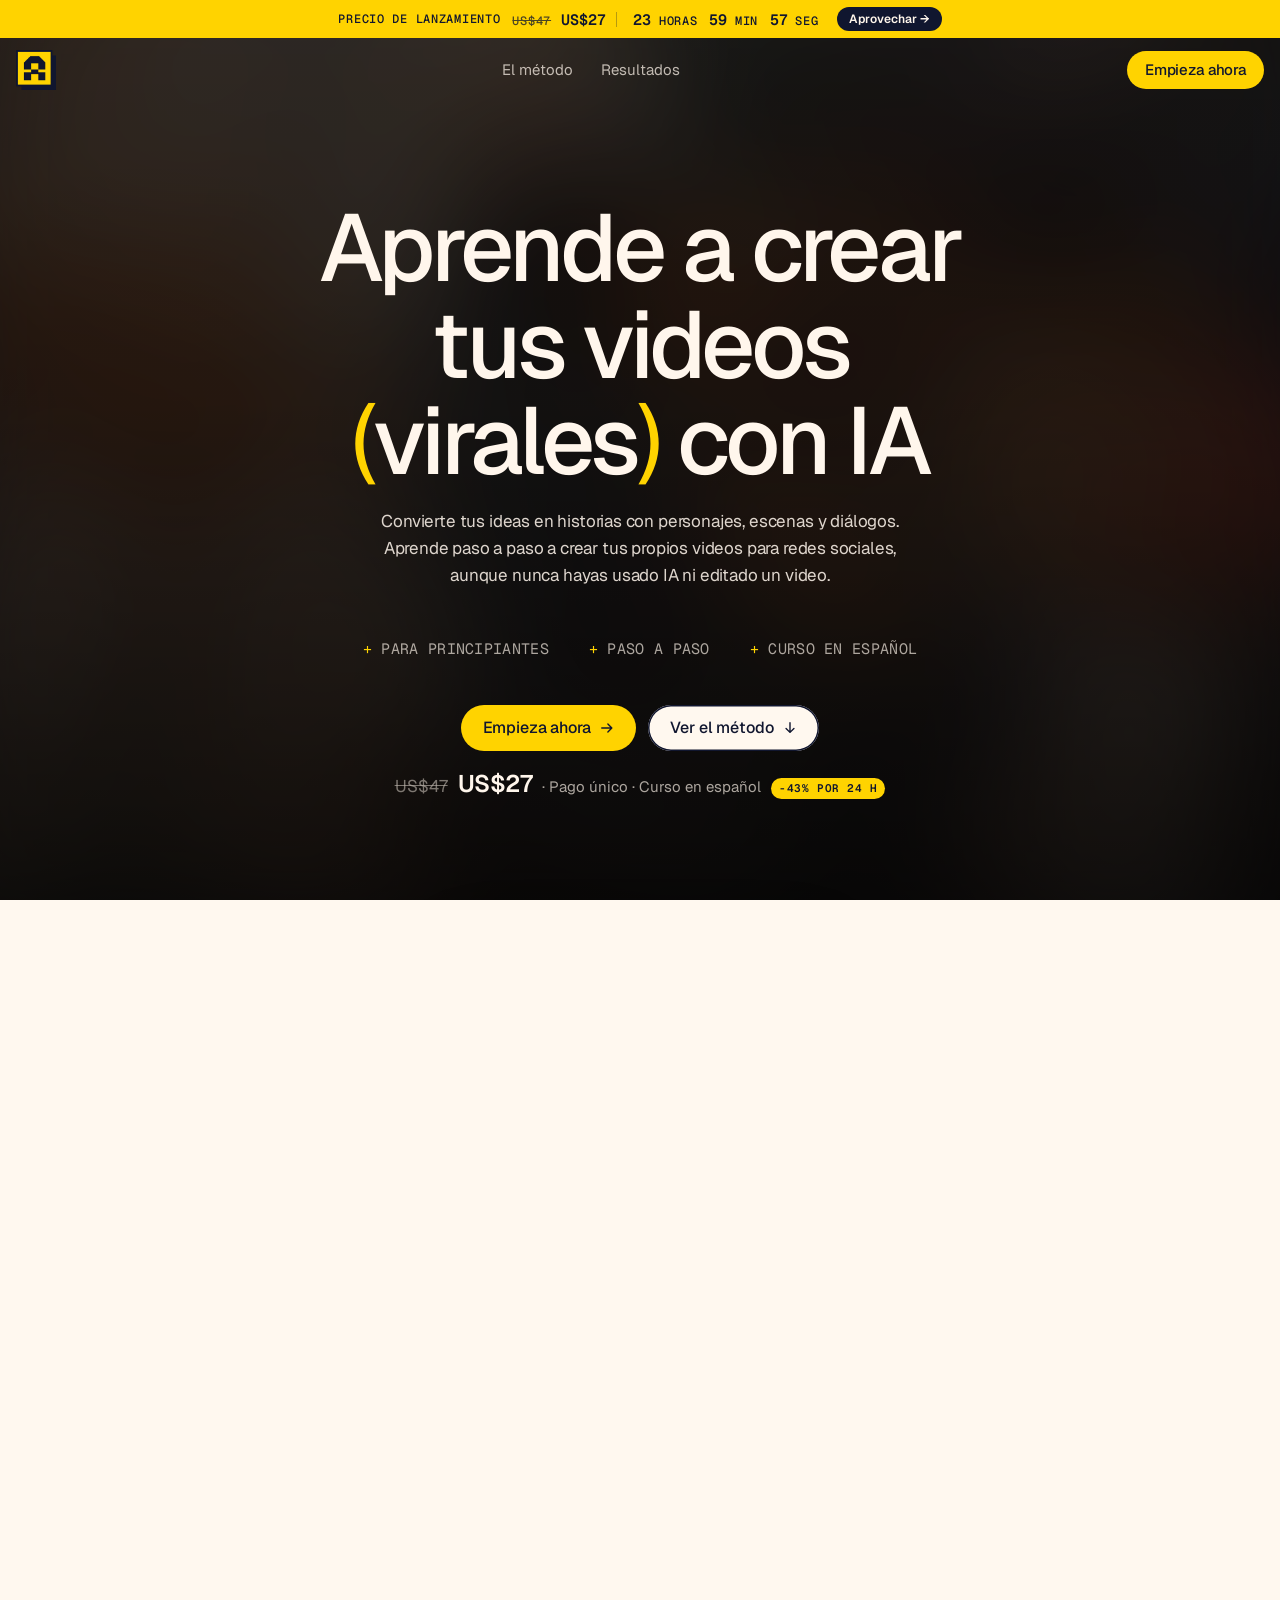
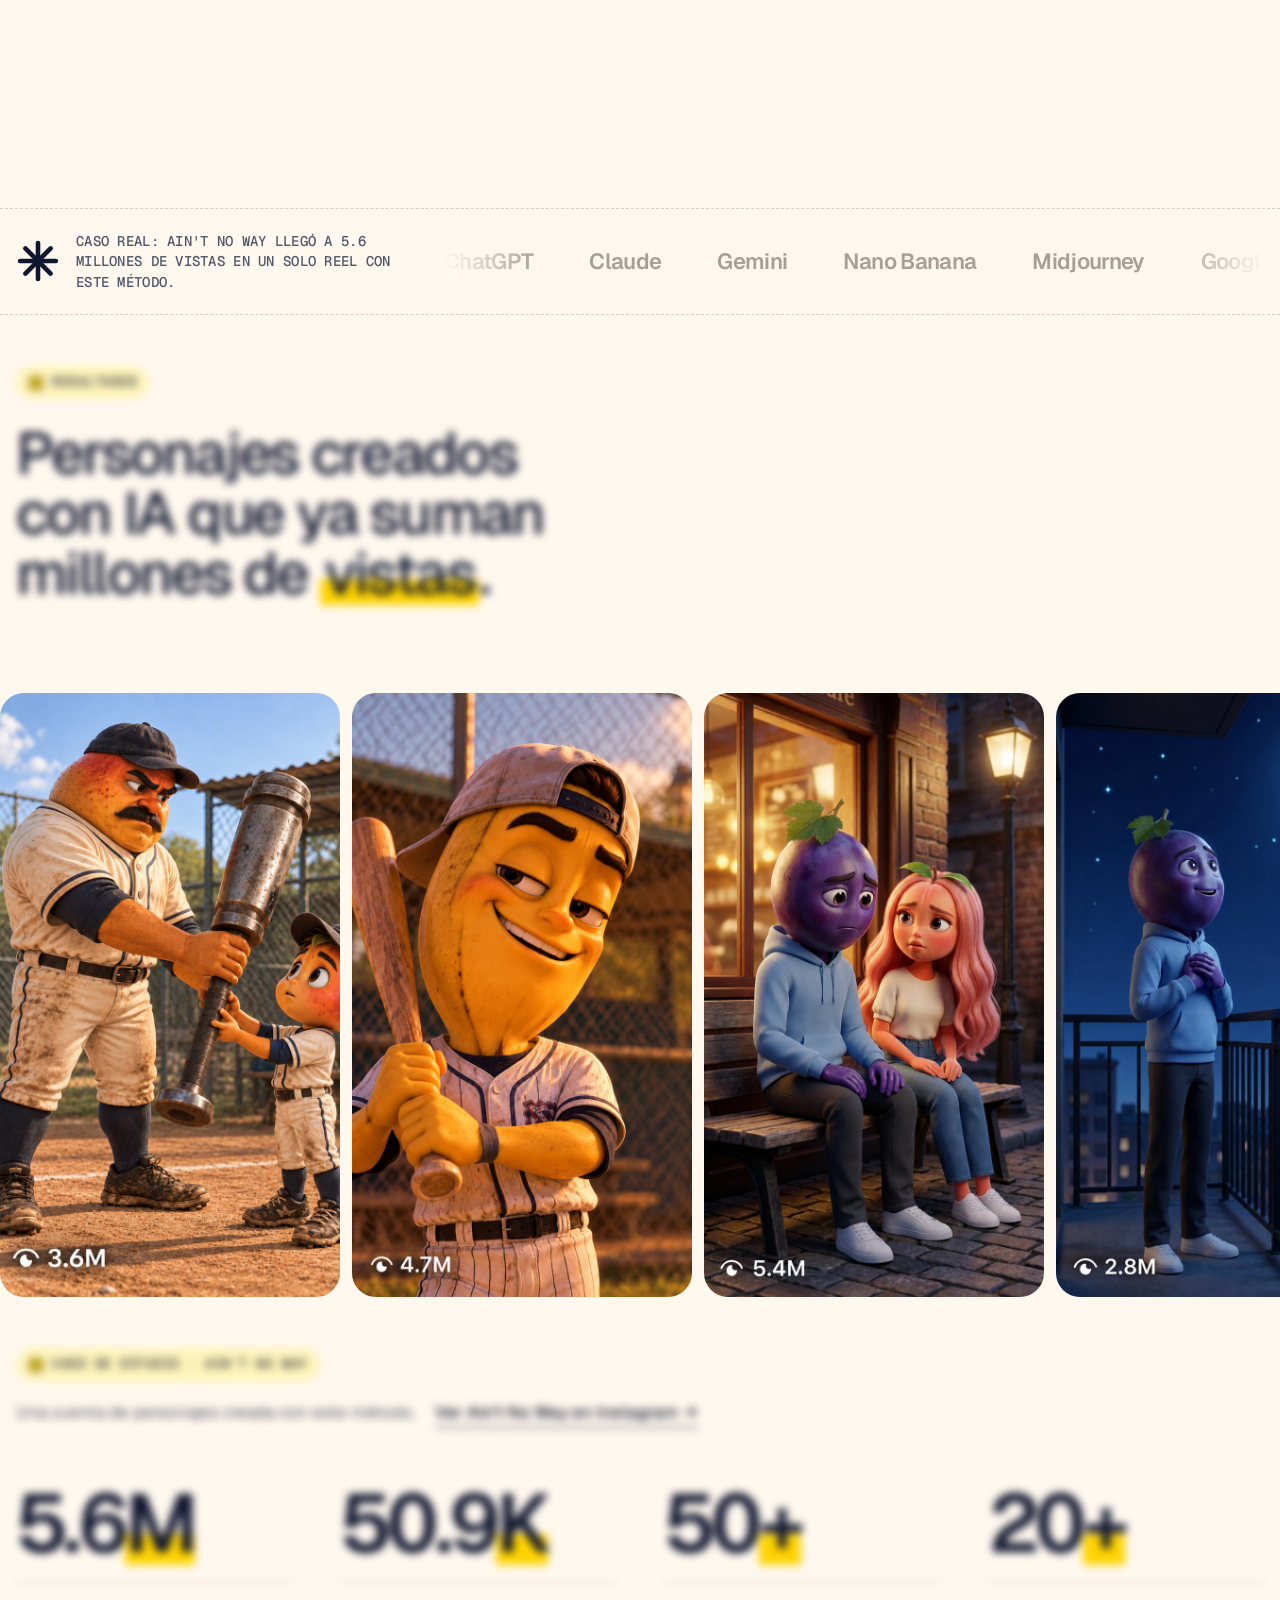
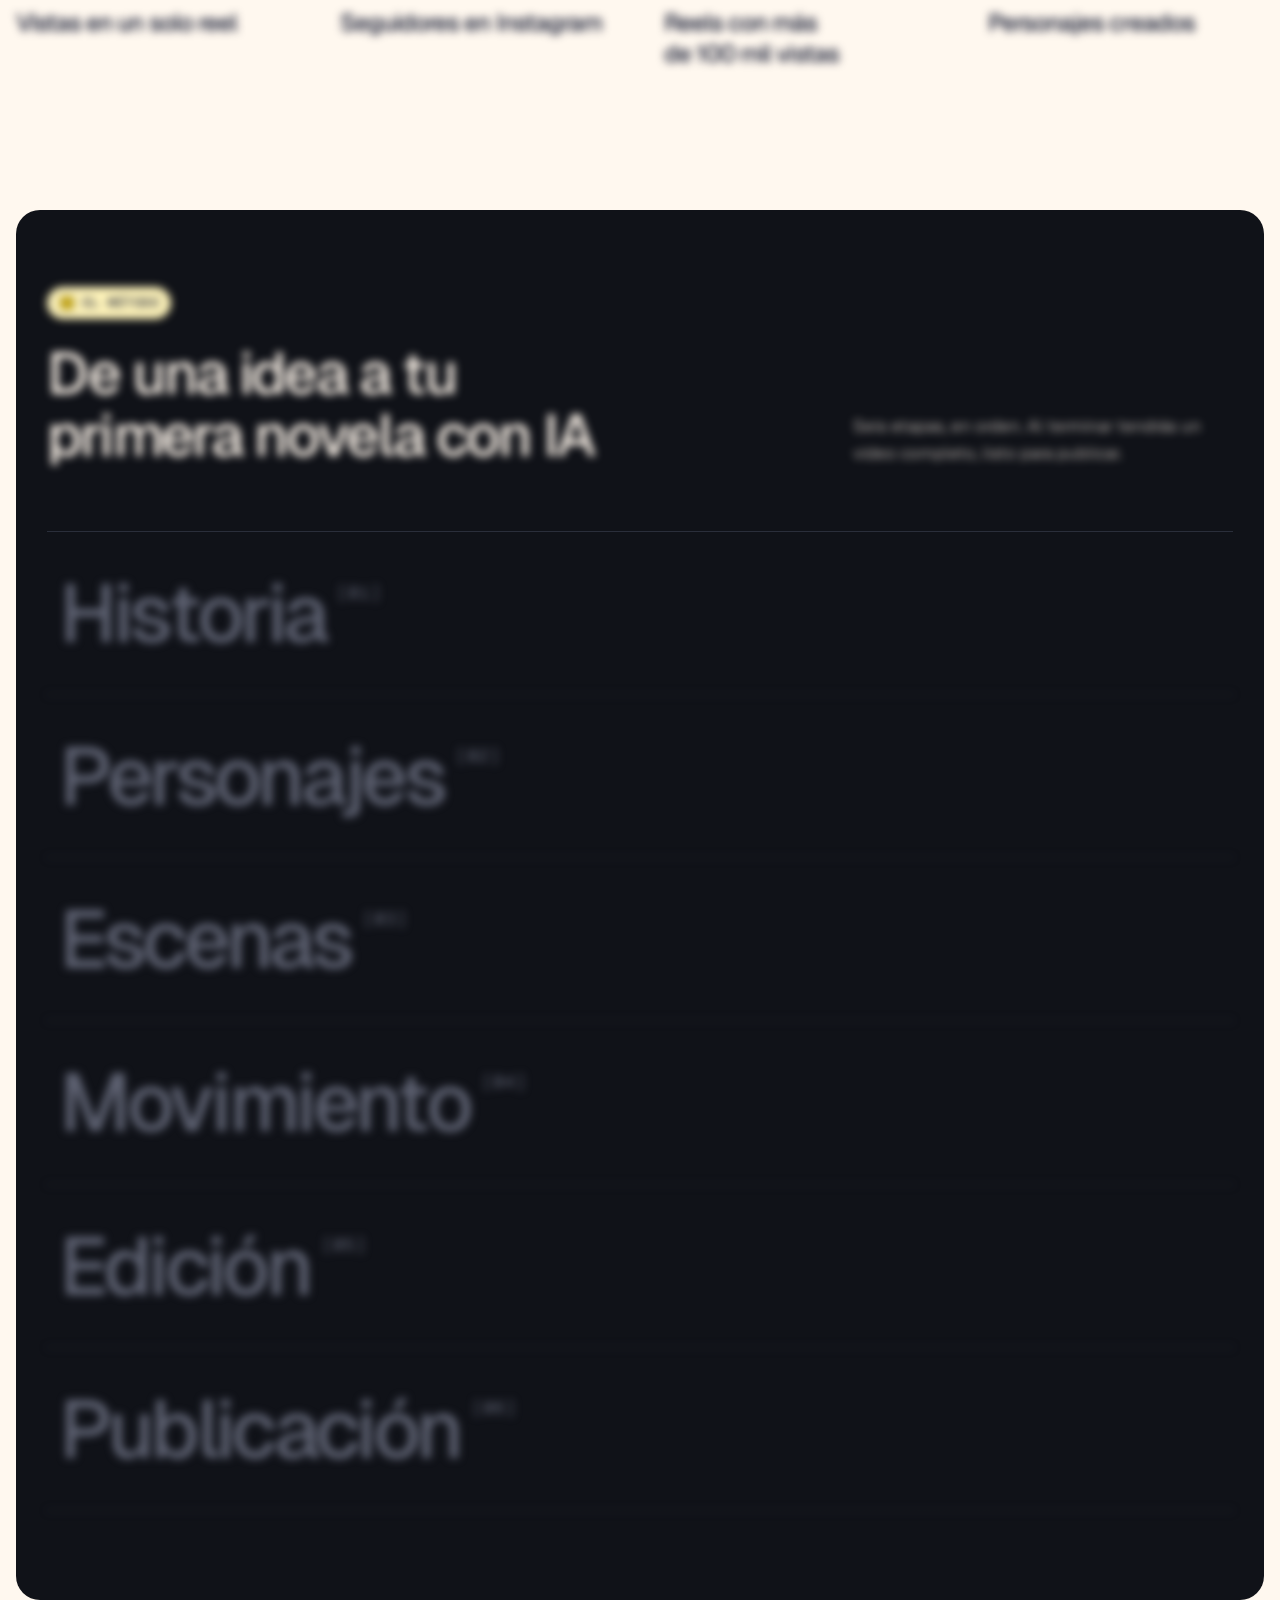
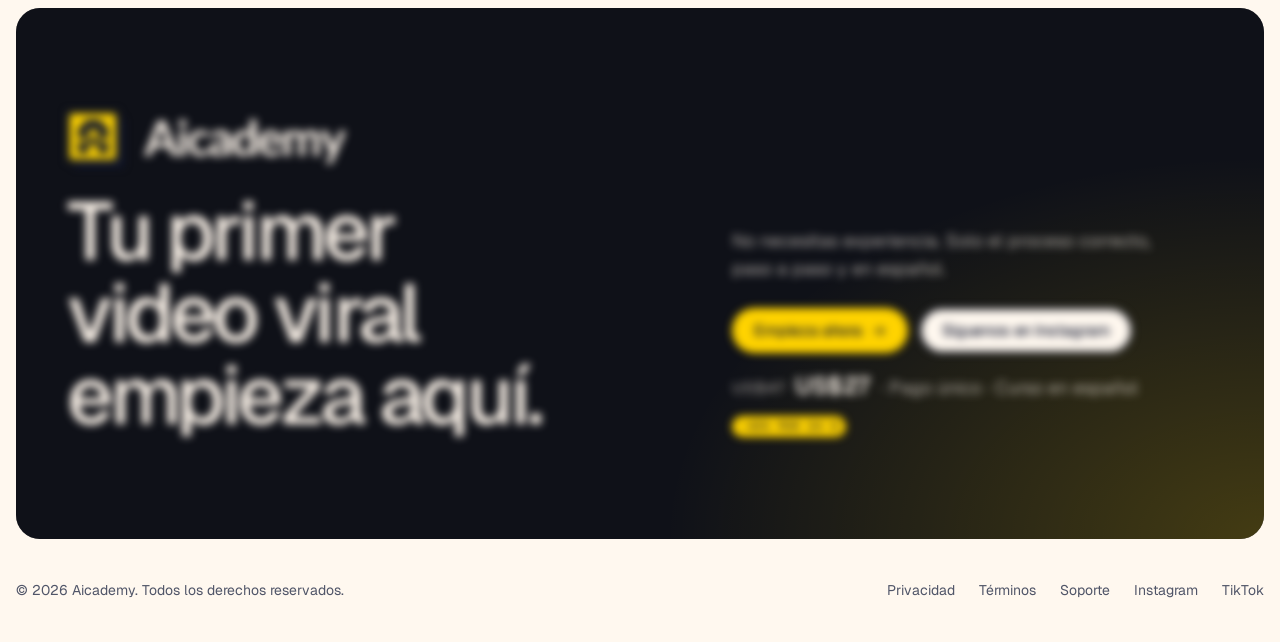
==== commit ed978fa8: "Separar CSS y JS, fondo del hero mas sutil" ====
--- a/index.html
+++ b/index.html
@@ -41,541 +41,7 @@
   };
   if (typeof window.LEADS_API_BASE === "undefined") window.LEADS_API_BASE = "";
 </script>
-<style>
-/* Layout: one inset rounded hero card, then light editorial sections on a white page */
-:root {
-  /* Brand palette */
-  --ink: #10162f;        /* navy: text, buttons, outlines */
-  --ink-2: #505568;      /* gray: secondary text */
-  --ink-3: #8b8f9e;
-  --paper: #fff8ef;      /* warm off-white: main background (cream #fff0e5 read too orange) */
-  --card: #ffffff;       /* white: cards */
-  --surface: #fff8ef;    /* warm off-white: secondary surfaces */
-  --chip: #fff4ba;       /* soft yellow: tips, highlights */
-  --line: #d7cec5;       /* warm gray: borders */
-  --ember: #ffd300;      /* yellow: brand accent (fills, accents on dark) */
-  --ember-ink: #10162f;  /* text on yellow */
-  --ember-hover: #f2c600;
-  --focus: #10162f;
-  /* Dark sections */
-  --night: #101218;
-  --night-card: #1b1e27;
-  --night-text: #fff6ec;
-  --night-text-2: rgba(255,246,236,0.66);
-  --night-line: #2a2e3a;
-  --font-sans: "Geist", ui-sans-serif, system-ui, -apple-system, "Segoe UI", sans-serif;
-  --font-mono: "Geist Mono", ui-monospace, "SFMono-Regular", Menlo, monospace;
-  --radius-xl: 24px;
-  --radius-pill: 999px;
-  --gutter-l: max(16px, env(safe-area-inset-left, 0px));
-  --gutter-r: max(16px, env(safe-area-inset-right, 0px));
-  color-scheme: light;
-}
-*, *::before, *::after { box-sizing: border-box; }
-html { scroll-behavior: smooth; }
-body {
-  margin: 0;
-  background: var(--paper);
-  color: var(--ink);
-  font-family: var(--font-sans);
-  font-size: 16px;
-  line-height: 1.6;
-  -webkit-font-smoothing: antialiased;
-  overflow-x: hidden;
-}
-img { max-width: 100%; display: block; }
-a { color: inherit; }
-h1, h2, h3 { margin: 0; text-wrap: balance; font-weight: 500; }
-p { margin: 0; }
-:focus-visible { outline: 2px solid var(--focus); outline-offset: 3px; }
-.hero, .method, .cta { --focus: var(--ember); }
-
-.wrap { padding-left: var(--gutter-l); padding-right: var(--gutter-r); }
-.container { max-width: none; margin: 0 auto; }
-
-/* ---------- Eyebrow chip ---------- */
-.chip {
-  display: inline-flex; align-items: center; gap: 8px;
-  padding: 8px 12px; border-radius: var(--radius-pill);
-  background: var(--chip); color: var(--ink);
-  font-family: var(--font-mono); font-size: 13px; font-weight: 500;
-  letter-spacing: 0.04em; text-transform: uppercase; line-height: 1.3;
-}
-.chip svg { width: 16px; height: 16px; flex: none; }
-.chip.on-dark { background: rgba(255,255,255,0.92); }
-
-/* ---------- Buttons ---------- */
-.btn {
-  display: inline-flex; align-items: center; gap: 10px;
-  padding: 13px 22px; border-radius: var(--radius-pill); border: 0;
-  font: 500 16px/1.2 var(--font-sans); letter-spacing: -0.01em;
-  text-decoration: none; cursor: pointer;
-  transition: transform .25s cubic-bezier(.2,.7,.2,1), box-shadow .25s ease, background-color .25s ease, color .25s ease;
-}
-.btn:hover { transform: translateY(-2px); }
-.btn-ember:hover { box-shadow: 0 10px 24px -10px rgba(255,211,0,.65); }
-.btn:active { transform: translateY(0); transition-duration: .08s; }
-.btn svg { width: 14px; height: 14px; transition: transform .35s ease; }
-.btn:hover svg { transform: translateX(3px); }
-.btn-ember { background: var(--ember); color: var(--ember-ink); }
-.btn-ember:hover { background: var(--ember-hover); }
-.btn-light { background: var(--paper); color: var(--ink); }
-.btn-dark { background: var(--ink); color: var(--paper); }
-.btn-light { box-shadow: inset 0 0 0 1.5px var(--ink); }
-
-/* ---------- Top bar ---------- */
-.topbar {
-  position: fixed; top: 0; left: 0; right: 0; z-index: 50;
-  padding-top: env(safe-area-inset-top, 0px);
-  background: transparent; color: var(--night-text);
-  border-bottom: 1px solid transparent;
-  transition: background-color .3s, color .3s, border-color .3s, opacity .35s ease, transform .35s ease;
-}
-.topbar.is-hidden { opacity: 0; transform: translateY(-100%); pointer-events: none; }
-/* Offer countdown bar (only while a real end date is set) */
-:root { --bar-top: 0px; }
-html.has-offer { --bar-top: 38px; }
-html.has-offer .topbar { top: var(--bar-top); }
-.offer-bar {
-  position: fixed; top: 0; left: 0; right: 0; z-index: 60; height: 38px;
-  padding-top: env(safe-area-inset-top, 0px); padding-left: var(--gutter-l); padding-right: var(--gutter-r);
-  display: flex; align-items: center; justify-content: center; gap: 12px;
-  background: var(--ember); color: var(--ink);
-  font: 500 12px/1 var(--font-mono); text-transform: uppercase; letter-spacing: 0.06em;
-  font-variant-numeric: tabular-nums; white-space: nowrap;
-}
-.offer-bar[hidden] { display: none; }
-.offer-bar { cursor: pointer; transition: background-color .2s; }
-.offer-bar:hover { background: var(--ember-hover); }
-.offer-price { display: inline-flex; align-items: baseline; gap: 6px; padding-right: 10px; border-right: 1px solid rgba(16,22,47,0.3); }
-.offer-price s { opacity: .75; font-size: 12px; }
-.offer-price b { font-size: 15px; margin: 0; }
-.price-line { margin-top: 14px; display: flex; align-items: baseline; gap: 10px; flex-wrap: wrap; font-size: 15px; color: var(--night-text-2); }
-.price-line[hidden] { display: none; }
-.price-line s { opacity: .7; font-size: 17px; }
-.price-line strong { color: var(--night-text); font-size: 24px; font-weight: 600; letter-spacing: -0.02em; }
-.price-line .tag { background: var(--ember); color: var(--ink); font: 600 11px/1 var(--font-mono); text-transform: uppercase; letter-spacing: 0.05em; padding: 5px 8px; border-radius: var(--radius-pill); }
-.offer-cta {
-  margin-left: 6px; padding: 6px 12px; border: 0; border-radius: var(--radius-pill);
-  background: var(--ink); color: var(--night-text); cursor: pointer;
-  font: 600 12px/1 var(--font-sans); letter-spacing: 0; text-transform: none;
-}
-.offer-cta span { display: inline-block; transition: transform .2s; }
-.offer-bar:hover .offer-cta span { transform: translateX(3px); }
-.offer-bar b { font-size: 15px; font-weight: 600; letter-spacing: 0; margin-left: 4px; }
-.offer-short { display: none; }
-@media (max-width: 560px) { .offer-long, .offer-short { display: none; } .offer-price { padding-right: 6px; } .offer-bar { gap: 6px; font-size: 10px; letter-spacing: 0.02em; } .offer-bar b { font-size: 13px; } .offer-cta { padding: 5px 10px; font-size: 11px; margin-left: 2px; } }
-.topbar.scrolled {
-  background: rgba(255,248,239,0.9); color: var(--ink); border-bottom-color: var(--line);
-  backdrop-filter: saturate(160%) blur(12px); -webkit-backdrop-filter: saturate(160%) blur(12px);
-}
-.topbar-inner {
-  display: flex; align-items: center; justify-content: space-between; gap: 16px;
-  padding-block: 12px;
-}
-.brand { display: flex; align-items: center; gap: 10px; text-decoration: none; font-weight: 600; letter-spacing: -0.02em; }
-.brand img { height: 40px; width: 40px; object-fit: contain; }
-.nav { display: flex; gap: 28px; font-size: 15px; }
-.nav a { text-decoration: none; opacity: .72; transition: opacity .2s; }
-.nav a:hover { opacity: 1; }
-.topbar-cta { display: flex; align-items: center; gap: 14px; }
-.offer {
-  display: none; align-items: center; gap: 8px;
-  font-family: var(--font-mono); font-size: 12px; text-transform: uppercase; letter-spacing: 0.04em; opacity: .8;
-  font-variant-numeric: tabular-nums;
-}
-.offer.on { display: inline-flex; }
-.offer strong { font-weight: 500; }
-.topbar .btn { padding: 10px 18px; font-size: 15px; }
-
-/* ---------- Hero ---------- */
-.hero-shell { padding: 0; }
-.hero {
-  position: relative; overflow: hidden; isolation: isolate;
-  border-radius: 0;
-  background: var(--night);
-  color: var(--night-text);
-  padding: calc(var(--bar-top) + 64px + env(safe-area-inset-top, 0px) + clamp(28px, 3vw, 44px)) max(clamp(20px, 2.4vw, 32px), env(safe-area-inset-right, 0px)) clamp(28px, 3vw, 44px) max(clamp(20px, 2.4vw, 32px), env(safe-area-inset-left, 0px));
-  min-height: 100svh;
-  display: flex; flex-direction: column; justify-content: center;
-  max-width: none;
-}
-.hero-bg { position: absolute; inset: 0; z-index: -2; overflow: hidden; background: var(--night); }
-.hero-bg-img {
-  position: absolute; inset: -80px; background: center/cover no-repeat;
-  filter: blur(56px) saturate(1.15) brightness(0.5);
-  opacity: 0; transition: opacity .9s ease;
-}
-.hero-bg-img.is-active { opacity: 1; }
-.hero-grid { display: grid; grid-template-columns: minmax(0, 1fr) auto; gap: 40px 64px; align-items: center; }
-.hero-copy { min-width: 0; display: flex; flex-direction: column; }
-
-/* Reel stage: 3 phones on wide screens, 1 elsewhere */
-.reels {
-  --h: clamp(400px, calc(100svh - 190px), 640px); --w: calc(var(--h) * 9 / 16);
-  position: relative; height: var(--h); width: var(--w); max-width: 100%;
-  touch-action: pan-y; outline: none;
-}
-.reel-card {
-  position: absolute; top: 0; left: 50%; width: var(--w); max-width: 100%; height: 100%;
-  transform: translateX(-50%); border-radius: 20px; overflow: hidden; background: var(--night-card);
-  box-shadow: 0 30px 80px rgba(0,0,0,0.45), 0 0 0 1px rgba(255,255,255,0.08);
-  transition: transform .65s cubic-bezier(.7,0,.2,1), translate .65s cubic-bezier(.7,0,.2,1), opacity .65s ease, filter .65s ease;
-  cursor: pointer;
-}
-.reel-card video, .reel-card img { position: absolute; inset: 0; width: 100%; height: 100%; object-fit: cover; }
-.reel-card.is-empty::after {
-  content: attr(data-label); position: absolute; inset: 0; display: grid; place-items: center;
-  font: 500 11px/1 var(--font-mono); letter-spacing: 0.08em; text-transform: uppercase; color: #6b6f7e;
-}
-.reel-card[data-pos="0"] { z-index: 3; }
-.reel-card:not([data-pos="0"]) { opacity: 0; pointer-events: none; transform: translateX(-50%) scale(.85); }
-/* One video: no carousel hint, dots or side spread */
-.reels.is-single { width: var(--w) !important; }
-.reels.is-single .reel-hint, .reels.is-single .reel-dots { display: none; }
-.reels.is-single .reel-card { cursor: default; }
-.reels:focus-visible .reel-card[data-pos="0"] { box-shadow: 0 0 0 3px var(--ember); }
-.reels-ui { position: absolute; top: 0; bottom: 0; left: 50%; width: var(--w); max-width: 100%; transform: translateX(-50%); z-index: 4; pointer-events: none; }
-.reel-hint {
-  position: absolute; top: 12px; left: 12px;
-  font: 500 11px/1 var(--font-mono); text-transform: uppercase; letter-spacing: 0.06em;
-  background: rgba(0,0,0,0.45); color: #fff; padding: 8px 10px; border-radius: var(--radius-pill);
-  backdrop-filter: blur(6px); -webkit-backdrop-filter: blur(6px);
-}
-.reel-sound {
-  pointer-events: auto; position: absolute; top: 8px; right: 8px; width: 40px; height: 40px;
-  border-radius: 50%; border: 0; background: rgba(0,0,0,0.45); color: #fff; cursor: pointer;
-  display: grid; place-items: center; backdrop-filter: blur(6px); -webkit-backdrop-filter: blur(6px);
-}
-.reel-sound[hidden] { display: none; }
-.reel-sound svg { width: 18px; height: 18px; }
-.reel-dots { pointer-events: auto; position: absolute; left: 0; right: 0; bottom: 6px; display: flex; justify-content: center; gap: 4px; }
-.reel-dots button { width: 36px; height: 24px; padding: 10px 4px; border: 0; background: transparent; cursor: pointer; }
-.reel-dots button::before { content: ""; display: block; height: 4px; border-radius: 2px; background: rgba(255,255,255,0.4); transition: background .3s; }
-.reel-dots button[aria-current="true"]::before { background: #fff; }
-@media (min-width: 1200px) {
-  .reels { width: calc(var(--w) * 2.5); }
-  /* Side videos wait behind the main one, then slide out once it has arrived (.spread) */
-  .reel-card[data-pos="-1"], .reel-card[data-pos="1"] { opacity: 0; filter: brightness(.55) saturate(.8); z-index: 2; transform: translateX(-50%) scale(.84); translate: 0 0; }
-  .hero.spread .reel-card[data-pos="-1"], .hero.spread .reel-card[data-pos="1"] { opacity: 1; pointer-events: auto; }
-  .hero.spread .reel-card[data-pos="-1"] { translate: calc(var(--w) * -0.78) 0; }
-  .hero.spread .reel-card[data-pos="1"] { translate: calc(var(--w) * 0.78) 0; }
-  .hero.spread .reel-card[data-pos="-1"]:hover, .hero.spread .reel-card[data-pos="1"]:hover { filter: brightness(.8); }
-}
-@media (prefers-reduced-motion: reduce) { .reel-card { transition: none; } }
-.hero::before {
-  content: ""; position: absolute; inset: 0; z-index: -1;
-  background: linear-gradient(180deg, rgba(0,0,0,0.05) 0%, rgba(0,0,0,0.15) 45%, rgba(0,0,0,0.6) 100%);
-}
-.hero-top { max-width: 760px; }
-.hero h1 {
-  font-size: clamp(42px, 5.6vw, 92px); line-height: 1.02; letter-spacing: -0.045em; font-weight: 500;
-}
-.hero h1 .paren { color: var(--ember); font-weight: 400; }
-.hero-sub { margin-top: 18px; max-width: 500px; font-size: 17px; color: rgba(255,246,236,0.86); letter-spacing: -0.01em; }
-.hero-bottom {
-  margin-top: clamp(28px, 4vw, 48px);
-  display: flex; flex-direction: column; align-items: flex-start; gap: 22px;
-}
-.hero-meta {
-  display: flex; gap: 12px 40px; flex-wrap: wrap;
-  font-family: var(--font-mono); font-size: 15px; text-transform: uppercase; letter-spacing: 0.02em; color: var(--night-text-2);
-}
-.hero-meta span::before { content: "+ "; color: var(--ember); }
-.hero-pitch { max-width: 460px; }
-.hero-pitch h2 { font-size: clamp(21px, 1.9vw, 28px); line-height: 1.25; letter-spacing: -0.03em; }
-.hero-actions { margin-top: 22px; display: flex; flex-wrap: wrap; gap: 12px; }
-
-/* ---------- Hero: centered title, videos rise on scroll ---------- */
-.hero { text-align: center; }
-.hero-copy { align-items: center; width: 100%; max-width: 1180px; margin: 0 auto; }
-.hero-top { max-width: none; }
-.hero h1 { font-size: clamp(44px, 7.4vw, 124px); max-width: 13ch; margin: 0 auto; }
-.hero-sub { margin-left: auto; margin-right: auto; max-width: 560px; }
-.hero-bottom { align-items: center; }
-.hero-meta { justify-content: center; }
-.hero-pitch { max-width: none; display: flex; flex-direction: column; align-items: center; }
-.hero .hero-actions { justify-content: center; }
-.hero .price-line { justify-content: center; }
-.hero-reels { margin-top: 56px; display: flex; justify-content: center; }
-.hero .reels { margin: 0 auto; --h: min(720px, calc(100svh - var(--bar-top) - 150px), calc((100vw - 40px) * 16 / 9)); }
-.js .hero-shell { height: 200svh; }
-.js .hero { position: sticky; top: 0; height: 100svh; min-height: 0; }
-.js .hero-copy { transform: translateY(calc(var(--a, 0) * -16vh)) scale(calc(1 - var(--a, 0) * .06)); opacity: calc(1 - var(--a, 0)); will-change: transform, opacity; }
-.js .hero.copy-gone .hero-copy { pointer-events: none; visibility: hidden; }
-.js .hero-reels {
-  position: absolute; left: 0; right: 0; top: calc(var(--bar-top) + 64px); bottom: 0; margin: 0;
-  align-items: center; pointer-events: none;
-  transform: translateY(calc((1 - var(--b, 0)) * 88vh)) scale(calc(.9 + var(--b, 0) * .1));
-  will-change: transform;
-}
-.js .hero.reels-in .hero-reels .reels { pointer-events: auto; }
-@media (max-width: 560px) {
-  .hero h1 { font-size: clamp(36px, 10.6vw, 46px); }
-  .hero-sub { font-size: 15.5px; margin-top: 14px; }
-  .hero-bottom { margin-top: 22px; gap: 14px; }
-  .hero-actions { margin-top: 12px; gap: 10px; }
-  .hero .price-line { margin-top: 8px; }
-}
-@media (max-width: 560px) and (max-height: 740px) {
-  .hero h1 { font-size: 34px; }
-  .hero-sub { font-size: 14.5px; line-height: 1.5; }
-  .hero-meta { display: none; }
-  .hero-bottom { margin-top: 18px; }
-  .hero-actions .btn { padding: 11px 18px; font-size: 15px; }
-}
-@media (prefers-reduced-motion: reduce) {
-  .js .hero-shell { height: auto; }
-  .js .hero { position: relative; height: auto; min-height: 100svh; }
-  .js .hero-copy { transform: none; opacity: 1; }
-  .js .hero.copy-gone .hero-copy { visibility: visible; pointer-events: auto; }
-  .js .hero-reels { position: static; transform: none; margin-top: 48px; }
-  .js .hero .reels { pointer-events: auto; }
-}
-
-/* ---------- Tool strip ---------- */
-.strip {
-  margin-top: 8px;
-  border-top: 1px dashed var(--line); border-bottom: 1px dashed var(--line);
-  display: flex; align-items: center; gap: 48px;
-  padding-block: 22px;
-}
-.strip-claim { display: flex; align-items: center; gap: 16px; flex: 0 0 auto; max-width: 380px; }
-.strip-claim svg { width: 44px; height: 44px; flex: none; color: var(--ink); }
-.strip-claim p { font-family: var(--font-mono); font-size: 14px; font-weight: 500; text-transform: uppercase; letter-spacing: 0.02em; color: var(--ink-2); line-height: 1.45; }
-.marquee { position: relative; flex: 1; min-width: 0; overflow: hidden; }
-.marquee::before, .marquee::after { content: ""; position: absolute; top: 0; bottom: 0; width: 96px; z-index: 1; pointer-events: none; }
-.marquee::before { left: 0; background: linear-gradient(90deg, var(--paper), rgba(255,248,239,0)); }
-.marquee::after { right: 0; background: linear-gradient(270deg, var(--paper), rgba(255,248,239,0)); }
-.marquee-track { display: flex; gap: 56px; width: max-content; animation: slide 70s linear infinite; }
-.marquee-track span { font-size: 22px; font-weight: 600; letter-spacing: -0.03em; color: #a79e95; white-space: nowrap; }
-@keyframes slide { to { transform: translateX(-50%); } }
-
-/* ---------- Section head ---------- */
-.section { padding-block: clamp(96px, 11vw, 160px) 0; }
-#personajes.section { padding-top: clamp(40px, 4vw, 64px); }
-#numeros.section { padding-top: clamp(40px, 4vw, 56px); }
-.section-head { display: flex; justify-content: space-between; align-items: flex-end; gap: 32px; flex-wrap: wrap; }
-.section-head .lead { max-width: 720px; display: flex; flex-direction: column; align-items: flex-start; }
-.section-head h2 { margin-top: 24px; font-size: clamp(36px, 4.6vw, 64px); line-height: 1.02; letter-spacing: -0.035em; }
-.section-head h2 em { font-style: normal; color: var(--ink); background: linear-gradient(transparent 58%, var(--ember) 58%, var(--ember) 92%, transparent 92%); padding: 0 .06em; }
-.text-link {
-  display: inline-flex; align-items: center; gap: 12px;
-  font-size: clamp(22px, 2.2vw, 30px); letter-spacing: -0.03em; font-weight: 500;
-  text-decoration: underline; text-underline-offset: 6px; text-decoration-thickness: 1.5px;
-  transition: color .25s;
-}
-.text-link:hover { color: var(--ink-2); }
-.text-link svg { width: 26px; height: 26px; color: var(--ink); flex: none; }
-
-/* ---------- Character gallery ---------- */
-.gallery { margin-top: clamp(56px, 7vw, 120px); overflow: hidden; }
-.gallery-track { display: flex; width: max-content; animation: slide 60s linear infinite; }
-.card {
-  position: relative; flex: none; margin: 0 12px 0 0; width: min(340px, 64vw); aspect-ratio: 9 / 16;
-  border-radius: var(--radius-xl); overflow: hidden;
-  background: var(--card) center/cover no-repeat;
-}
-
-/* ---------- Numbers ---------- */
-.numbers-grid {
-  margin-top: clamp(32px, 4vw, 56px);
-  display: grid; grid-template-columns: repeat(4, minmax(0, 1fr)); gap: 48px;
-}
-.stat-value {
-  font-size: clamp(64px, 6.4vw, 96px); line-height: 1.05; letter-spacing: -0.045em; font-weight: 600;
-  font-variant-numeric: tabular-nums; white-space: nowrap;
-}
-.stat-value .unit { color: var(--ink); background: linear-gradient(transparent 60%, var(--ember) 60%, var(--ember) 90%, transparent 90%); }
-.stat-rule { margin: 16px 0 24px; border: 0; border-top: 1px dashed #b8ada2; }
-.stat h3 { font-size: 24px; line-height: 1.3; letter-spacing: -0.04em; }
-.case-intro { margin-top: 18px; display: flex; flex-wrap: wrap; align-items: baseline; gap: 6px 20px; font-size: 17px; color: var(--ink-2); }
-.case-intro a { display: inline-flex; align-items: center; gap: 6px; color: var(--ink); font-weight: 500; white-space: nowrap; text-decoration: none; border-bottom: 1.5px solid var(--ink); padding-bottom: 1px; }
-.case-intro a span { transition: transform .2s; }
-.case-intro a:hover span { transform: translateX(3px); }
-.stat p { margin-top: 8px; color: var(--ink-2); max-width: 34ch; }
-
-/* ---------- Method (dark card, hover list) ---------- */
-.method-shell { padding-block: clamp(96px, 11vw, 160px) 0; }
-.method {
-  position: relative; overflow: hidden;
-  border-radius: var(--radius-xl); background: var(--night); color: var(--night-text);
-  padding: clamp(48px, 6vw, 80px) clamp(20px, 2.4vw, 32px) clamp(56px, 7vw, 96px);
-}
-.method-head {
-  display: flex; justify-content: space-between; align-items: flex-end; gap: 32px; flex-wrap: wrap;
-  padding-bottom: clamp(40px, 5vw, 64px); border-bottom: 1px solid var(--night-line);
-}
-.method-title { margin-top: 24px; font-size: clamp(38px, 4.6vw, 64px); line-height: 1.05; letter-spacing: -0.035em; }
-.method-title .line { display: flex; align-items: center; gap: 12px; flex-wrap: wrap; }
-.title-pill {
-  display: inline-block; width: 1.25em; height: 0.94em; border-radius: 24px;
-  background: var(--night-card) center/cover no-repeat; flex: none;
-}
-.method-intro { max-width: 380px; color: var(--night-text-2); font-size: 17px; }
-.method-list { margin-top: 0; position: relative; }
-.m-row:first-child { border-top: 0; }
-/* Edge rows: open the hover card downward (first) / upward (last) so it stays inside the section */
-.m-row:first-child .m-card { top: 0; translate: 0 0; }
-.m-row:last-child .m-card { top: auto; bottom: 0; translate: 0 0; }
-.m-row {
-  position: relative; display: grid; grid-template-columns: minmax(0, 1fr) 300px; gap: 24px; align-items: center;
-  border-top: 1px dashed var(--night-line); outline: none;
-}
-.m-row:last-child { border-bottom: 1px dashed var(--night-line); }
-.m-name {
-  display: flex; align-items: flex-start; gap: 12px; padding-block: clamp(24px, 3vw, 36px);
-  cursor: default;
-}
-.m-icon {
-  width: 0; height: clamp(48px, 5vw, 80px); flex: none; overflow: hidden; align-self: center;
-  border-radius: 16px; background: var(--ember);
-  display: grid; place-items: center; transition: width .45s cubic-bezier(.2,.7,.2,1), margin .45s;
-}
-.m-icon svg { width: 46%; height: 46%; color: var(--ink); flex: none; }
-.m-name h3 {
-  font-size: clamp(40px, 6.4vw, 96px); line-height: 1.1; letter-spacing: -0.045em; font-weight: 500;
-  color: #5e6272; transition: color .35s ease, transform .45s cubic-bezier(.2,.7,.2,1);
-}
-.m-index { font-family: var(--font-mono); font-size: 18px; color: #5e6272; padding-top: 0.6em; transition: color .35s; }
-.m-card {
-  max-width: 300px; justify-self: end;
-  opacity: 0; transform: translateY(12px) scale(.98); pointer-events: none;
-  transition: opacity .35s ease, transform .45s cubic-bezier(.2,.7,.2,1);
-  position: absolute; right: clamp(0px, 8vw, 180px); top: 50%; translate: 0 -50%; z-index: 2;
-  width: 300px;
-}
-.m-img { aspect-ratio: 300 / 240; border-radius: var(--radius-xl); background: var(--night-card) center/cover no-repeat; position: relative; }
-.m-img.empty::after {
-  content: "IMAGEN · 600 × 480"; position: absolute; inset: 0; display: grid; place-items: center;
-  font: 500 11px/1 var(--font-mono); letter-spacing: 0.08em; color: #6b6f7e;
-}
-.m-label { margin-top: 28px; display: flex; align-items: center; gap: 6px; font-family: var(--font-mono); text-transform: uppercase; font-size: 14px; color: var(--night-text-2); }
-.m-label svg { width: 18px; height: 18px; color: var(--ember); }
-.m-card p { margin-top: 10px; font-size: 18px; line-height: 1.55; color: var(--night-text); }
-.m-tools { margin-top: 14px; display: flex; flex-wrap: wrap; gap: 6px; }
-.m-tools span { font-family: var(--font-mono); font-size: 12px; text-transform: uppercase; letter-spacing: 0.04em; padding: 5px 9px; border-radius: var(--radius-pill); background: var(--night-card); color: #ddd5cc; }
-@media (hover: hover) and (min-width: 901px) {
-  .m-row:hover .m-name h3, .m-row:focus-visible .m-name h3 { color: var(--night-text); }
-  .m-row:hover .m-index, .m-row:focus-visible .m-index { color: var(--ember); }
-  .m-row:hover .m-icon, .m-row:focus-visible .m-icon { width: clamp(48px, 5vw, 80px); }
-  .m-row:hover .m-card, .m-row:focus-visible .m-card { opacity: 1; transform: none; }
-  .m-row:focus-visible { box-shadow: inset 0 0 0 2px var(--ember); border-radius: 12px; }
-}
-
-/* ---------- What's included ---------- */
-.section-intro { max-width: 380px; color: var(--ink-2); font-size: 17px; }
-.inc-grid { margin-top: clamp(40px, 5vw, 64px); display: grid; grid-template-columns: repeat(4, minmax(0, 1fr)); gap: 12px; }
-.inc { background: var(--card); border: 1px solid var(--line); border-radius: var(--radius-xl); padding: 28px; display: flex; flex-direction: column; gap: 10px; min-height: 240px; }
-.inc-num { font-family: var(--font-mono); font-size: 13px; color: var(--ink-2); letter-spacing: 0.06em; }
-.inc h3 { margin-top: auto; font-size: 24px; line-height: 1.15; letter-spacing: -0.03em; }
-.inc p { color: var(--ink-2); }
-
-/* ---------- Before you start + FAQ ---------- */
-.faq-layout { display: grid; grid-template-columns: minmax(0, 0.9fr) minmax(0, 1.1fr); gap: 40px clamp(40px, 6vw, 120px); align-items: start; }
-.faq-title { margin-top: 24px; font-size: clamp(36px, 4.6vw, 64px); line-height: 1.02; letter-spacing: -0.035em; }
-.notes { margin: 32px 0 0; padding: 0; list-style: none; display: flex; flex-direction: column; }
-.notes li { padding: 14px 0 14px 28px; border-top: 1px dashed var(--line); position: relative; color: var(--ink-2); }
-.notes li::before { content: "+"; position: absolute; left: 4px; color: var(--ink); font-family: var(--font-mono); }
-.faq-list details { border-top: 1px dashed var(--line); }
-.faq-list details:last-child { border-bottom: 1px dashed var(--line); }
-.faq-list summary { list-style: none; cursor: pointer; padding: 22px 44px 22px 0; position: relative; font-size: 20px; font-weight: 500; letter-spacing: -0.02em; }
-.faq-list summary::-webkit-details-marker { display: none; }
-.faq-list summary::after { content: "+"; position: absolute; right: 8px; top: 50%; transform: translateY(-50%); font: 400 26px/1 var(--font-sans); color: var(--ink); transition: transform .3s; }
-.faq-list details[open] summary::after { transform: translateY(-50%) rotate(45deg); }
-.faq-list details p { padding: 0 0 22px; color: var(--ink-2); max-width: 60ch; }
-
-/* ---------- Checkout modal ---------- */
-.checkout-card { width: min(520px, 100%); max-height: calc(100svh - 40px); overflow-y: auto; padding-top: 56px; }
-.checkout-card .whop-mount { min-height: 420px; }
-.checkout-loading { color: var(--ink-2); font-size: 15px; text-align: center; padding: 40px 0; }
-
-/* ---------- Final CTA ---------- */
-.cta-shell { padding-block: 8px; }
-.cta {
-  position: relative; overflow: hidden; isolation: isolate;
-  border-radius: var(--radius-xl); background: var(--night); color: var(--night-text);
-  padding: clamp(56px, 8vw, 120px) clamp(20px, 4vw, 64px);
-  display: grid; grid-template-columns: minmax(0, 1.3fr) minmax(0, 1fr); gap: 40px; align-items: end;
-}
-.cta-media { position: absolute; inset: 0; z-index: -2; background: var(--night) center/cover no-repeat; opacity: 0.55; }
-.cta::before {
-  content: ""; position: absolute; inset: 0; z-index: -1;
-  background: radial-gradient(80% 120% at 100% 100%, rgba(255,211,0,0.22), rgba(255,211,0,0) 60%);
-}
-.cta-lockup { display: block; height: clamp(40px, 4.4vw, 60px); width: auto; }
-.cta h2 { margin-top: 24px; font-size: clamp(44px, 6.4vw, 96px); line-height: 1; letter-spacing: -0.045em; }
-.cta p { color: var(--night-text-2); font-size: 18px; max-width: 420px; }
-.cta .hero-actions { margin-top: 24px; }
-
-/* ---------- Footer ---------- */
-.footer {
-  display: flex; justify-content: space-between; align-items: center; flex-wrap: wrap; gap: 16px;
-  padding-block: 32px 40px; color: var(--ink-2); font-size: 14px;
-  max-width: 1440px; margin: 0 auto;
-}
-.footer nav { display: flex; gap: 24px; flex-wrap: wrap; }
-.footer a { text-decoration: none; }
-.footer a:hover { color: var(--ink); }
-
-/* ---------- Modal + toast ---------- */
-.modal { position: fixed; inset: 0; z-index: 200; display: grid; place-items: center; padding: 20px; background: rgba(16,22,47,0.55); }
-.modal[hidden] { display: none; }
-.modal-card { position: relative; width: min(440px, 100%); background: var(--card); color: var(--ink); border-radius: var(--radius-xl); padding: 32px 28px 28px; }
-.modal-card h3 { font-size: 28px; letter-spacing: -0.035em; }
-.modal-card > p { margin-top: 8px; color: var(--ink-2); }
-.modal-card form { margin-top: 24px; display: flex; flex-direction: column; gap: 16px; }
-.field { display: flex; flex-direction: column; gap: 6px; }
-.field label { font-family: var(--font-mono); font-size: 12px; text-transform: uppercase; letter-spacing: 0.05em; color: var(--ink-2); }
-.field input { font: 400 16px/1.4 var(--font-sans); padding: 12px 14px; border: 1px solid var(--line); border-radius: 12px; background: var(--card); color: var(--ink); }
-.field input:focus { outline: 2px solid var(--ember); outline-offset: 0; border-color: transparent; }
-.modal-close { position: absolute; top: 14px; right: 14px; width: 36px; height: 36px; border-radius: 50%; border: 0; background: var(--chip); color: var(--ink); font-size: 20px; cursor: pointer; }
-.form-error { color: #c4320a; font-size: 14px; }
-.modal-card .btn { justify-content: center; width: 100%; }
-.modal-card .btn[disabled] { opacity: 0.6; cursor: wait; }
-.toast { position: fixed; left: 50%; bottom: max(20px, env(safe-area-inset-bottom, 0px)); transform: translateX(-50%); z-index: 210; width: min(520px, calc(100% - 32px)); background: var(--ink); color: #fff; border-radius: 16px; padding: 16px 48px 16px 18px; font-size: 15px; }
-.toast[hidden] { display: none; }
-.toast button { position: absolute; right: 10px; top: 10px; border: 0; background: transparent; color: #fff; font-size: 20px; cursor: pointer; }
-
-/* ---------- Entrance (content is visible at rest; JS adds motion only) ---------- */
-.js .reveal { opacity: 0; transform: translateY(18px); filter: blur(4px); transition: opacity .7s ease, transform .7s ease, filter .7s ease; }
-.js .reveal.in { opacity: 1; transform: none; filter: none; }
-
-/* ---------- Responsive ---------- */
-@media (max-width: 1100px) {
-  .numbers-grid, .inc-grid { grid-template-columns: repeat(2, minmax(0, 1fr)); }
-  .strip { flex-direction: column; align-items: stretch; gap: 20px; }
-  .strip-claim { max-width: none; }
-}
-@media (max-width: 900px) {
-  .nav { display: none; }
-  .cta { grid-template-columns: 1fr; }
-  .faq-layout { grid-template-columns: 1fr; }
-  .hero-grid { grid-template-columns: 1fr; }
-  .reels { --h: min(640px, calc(min(360px, 100vw - 72px) * 16 / 9)); }
-  .m-row { grid-template-columns: 1fr; gap: 0; padding-bottom: 28px; }
-  .m-name { padding-bottom: 16px; }
-  .m-name h3 { color: var(--night-text); }
-  .m-index { color: var(--ember); }
-  .m-card { position: static; translate: none; opacity: 1; transform: none; pointer-events: auto; justify-self: stretch; width: auto; max-width: 520px; }
-  .m-img { display: none; }
-  .m-label { margin-top: 0; }
-}
-@media (max-width: 560px) {
-  .numbers-grid { grid-template-columns: 1fr; gap: 40px; }
-  .inc-grid { grid-template-columns: 1fr; }
-  .inc { min-height: 0; }
-  .inc h3 { margin-top: 12px; }
-  .offer { display: none !important; }
-  .hero-meta { font-size: 13px; gap: 8px 20px; }
-  .topbar .btn { padding: 9px 14px; font-size: 14px; }
-}
-@media (prefers-reduced-motion: reduce) {
-  .marquee-track, .gallery-track { animation: none; }
-  .js .reveal { opacity: 1; transform: none; filter: none; transition: none; }
-  html { scroll-behavior: auto; }
-}
-</style>
+<link rel="stylesheet" href="styles.css" />
 </head>
 <body>
 <script>document.documentElement.classList.add("js");</script>
@@ -864,297 +330,6 @@
 </div>
 <div class="toast" id="toast" hidden role="status"><span id="toast-text"></span><button type="button" aria-label="Cerrar aviso" data-toast-close>×</button></div>
 
-<script>
-(function () {
-  var cfg = window.ANW || {};
-  var reduce = window.matchMedia("(prefers-reduced-motion: reduce)").matches;
-
-  /* Images from data-img */
-  document.querySelectorAll("[data-img]").forEach(function (el) {
-    var src = el.getAttribute("data-img");
-    if (src) el.style.backgroundImage = "url('" + src + "')";
-    else el.classList.add("empty");
-  });
-
-  /* Duplicate gallery for a seamless loop */
-  var track = document.getElementById("gallery-track");
-  Array.prototype.slice.call(track.children).forEach(function (c) {
-    var copy = c.cloneNode(true); copy.setAttribute("aria-hidden", "true"); track.appendChild(copy);
-  });
-
-  /* Sticky bar border */
-  var bar = document.getElementById("topbar");
-  var heroEl = document.getElementById("inicio");
-  var lastY = window.scrollY, travel = 0;
-  var keyboardFocus = function () { var a = document.activeElement; return bar.contains(a) && a.matches && a.matches(":focus-visible"); };
-  var onScroll = function () {
-    var y = window.scrollY, dy = y - lastY; lastY = y;
-    bar.classList.toggle("scrolled", y > heroEl.offsetHeight - bar.offsetHeight);
-    if (y < 80 || keyboardFocus()) { bar.classList.remove("is-hidden"); travel = 0; return; }
-    // add up small scrolls in the same direction, reset when direction flips
-    travel = (dy > 0) === (travel > 0) ? travel + dy : dy;
-    if (travel > 6) bar.classList.add("is-hidden");
-    else if (travel < -6) bar.classList.remove("is-hidden");
-  };
-  bar.addEventListener("click", function (e) { var l = e.target.closest("a"); if (l) l.blur(); });
-  window.addEventListener("resize", onScroll);
-  window.addEventListener("scroll", onScroll, { passive: true }); onScroll();
-
-  /* Offer countdown: fixed date for everyone, or a per-visitor window that survives reloads.
-     The discounted price never ends: when the countdown reaches zero only the timer hides. */
-  var offerActive = false;
-  var end = cfg.offerEnd ? new Date(cfg.offerEnd).getTime() : NaN;
-  if (isNaN(end) && cfg.offerHours > 0) {
-    var KEY = "anw-offer-end", saved = NaN;
-    try { saved = parseInt(localStorage.getItem(KEY), 10); } catch (e) {}
-    if (isNaN(saved)) {
-      saved = Date.now() + cfg.offerHours * 36e5;
-      try { localStorage.setItem(KEY, String(saved)); } catch (e) {}
-    }
-    end = saved;
-  }
-  var offerBar = document.getElementById("offer-bar");
-  var timerRunning = false;
-  if (offerBar && !isNaN(end)) {
-    offerActive = true; timerRunning = end > Date.now();
-    var timeBox = offerBar.querySelector(".offer-time");
-    var units = {}; offerBar.querySelectorAll("[data-u]").forEach(function (b) { units[b.getAttribute("data-u")] = b; });
-    var daysBox = offerBar.querySelector(".offer-days");
-    var pad = function (n) { return String(n).padStart(2, "0"); };
-    offerBar.hidden = false; document.documentElement.classList.add("has-offer");
-    offerBar.addEventListener("click", function (e) { if (!e.target.closest(".offer-cta")) offerBar.querySelector(".offer-cta").click(); });
-    var tick = function () {
-      var d = Math.max(0, end - Date.now() - 1); // -1ms so a fresh 24 h shows 23:59:59, not "1 día"
-      if (!d) { timerRunning = false; timeBox.hidden = true; clearInterval(t); if (typeof renderPrices === "function") renderPrices(); return; }
-      var days = Math.floor(d / 864e5);
-      daysBox.style.display = days ? "" : "none";
-      units.d.textContent = pad(days); units.h.textContent = pad(Math.floor(d % 864e5 / 36e5));
-      units.m.textContent = pad(Math.floor(d % 36e5 / 6e4)); units.s.textContent = pad(Math.floor(d % 6e4 / 1e3));
-    };
-    var t = setInterval(tick, 1000); tick();
-  }
-
-  /* Prices: struck regular + offer price, always (the discount does not expire) */
-  var sellingPrice = function () { return cfg.priceOffer || cfg.priceRegular; };
-  var renderPrices = function () {
-    var reg = cfg.priceRegular, off = cfg.priceOffer, onSale = off && reg && off < reg;
-    document.querySelectorAll("[data-price]").forEach(function (el) {
-      if (!reg) { el.hidden = true; return; }
-      var compact = el.getAttribute("data-price") === "compact";
-      if (onSale) {
-        var pct = Math.round((1 - off / reg) * 100);
-        el.innerHTML = compact
-          ? "<s>US$" + reg + "</s> <b>US$" + off + "</b>"
-          : "<s>US$" + reg + "</s> <strong>US$" + off + "</strong> <span>· Pago único · Curso en español</span> <span class=\"tag\">-" + pct + "%" + (timerRunning ? " por 24 h" : "") + "</span>";
-      } else {
-        var now = sellingPrice();
-        el.innerHTML = compact ? "" : "<strong>US$" + now + "</strong> <span>· Pago único · Curso en español</span>";
-      }
-    });
-  };
-  renderPrices();
-
-  /* Reveal + count-up */
-  var countUp = function (el) {
-    var target = parseFloat(el.getAttribute("data-count")), dec = +el.getAttribute("data-decimals") || 0, t0 = null;
-    var step = function (ts) {
-      if (!t0) t0 = ts;
-      var p = Math.min(1, (ts - t0) / 1400), e = 1 - Math.pow(1 - p, 3);
-      el.textContent = (target * e).toFixed(dec);
-      if (p < 1) requestAnimationFrame(step);
-    };
-    requestAnimationFrame(step);
-  };
-  if ("IntersectionObserver" in window && !reduce) {
-    var io = new IntersectionObserver(function (entries) {
-      entries.forEach(function (en) {
-        var el = en.target;
-        if (en.isIntersecting) {
-          if (el.classList.contains("in")) return;
-          el.classList.add("in");
-          el.querySelectorAll("[data-count]").forEach(countUp);
-        } else if (en.intersectionRatio === 0) {
-          // fully off screen: reset so it animates again next time it scrolls into view
-          el.classList.remove("in");
-        }
-      });
-    }, { threshold: [0, 0.15] });
-    document.querySelectorAll(".reveal").forEach(function (el, i) {
-      el.style.transitionDelay = (i % 4) * 80 + "ms"; io.observe(el);
-    });
-  } else {
-    document.querySelectorAll(".reveal").forEach(function (el) { el.classList.add("in"); });
-  }
-
-  /* Hero scroll sequence: the title steps back and all three videos glide up together */
-  (function () {
-    var shell = document.getElementById("inicio"); if (!shell) return;
-    var hero = shell.querySelector(".hero");
-    var still = window.matchMedia ? window.matchMedia("(prefers-reduced-motion: reduce)") : { matches: false };
-    var clamp = function (v) { return v < 0 ? 0 : v > 1 ? 1 : v; };
-    var ease = function (t) { return t < .5 ? 4 * t * t * t : 1 - Math.pow(-2 * t + 2, 3) / 2; };
-    var target = 0, cur = null, raf = 0, last = 0;
-    var apply = function (p) {
-      var a = 0, b = 1;
-      if (!still.matches) { a = ease(clamp(p / 0.6)); b = ease(clamp(p / 0.85)); }
-      hero.style.setProperty("--a", a.toFixed(4));
-      hero.style.setProperty("--b", b.toFixed(4));
-      hero.classList.toggle("copy-gone", a > 0.98);
-      hero.classList.toggle("reels-in", b > 0.6);
-    };
-    var measure = function () {
-      var range = shell.offsetHeight - window.innerHeight;
-      target = still.matches ? 1 : range > 0 ? clamp(-shell.getBoundingClientRect().top / range) : 1;
-    };
-    var frame = function (t) {
-      raf = 0;
-      var dt = last ? Math.min(64, t - last) : 16.7; last = t;
-      if (cur === null || still.matches) cur = target;
-      else cur += (target - cur) * (1 - Math.pow(1 - 0.12, dt / 16.7)); // glide toward the scroll position
-      if (Math.abs(target - cur) < 0.0004) cur = target;
-      apply(cur);
-      if (cur !== target) raf = requestAnimationFrame(frame); else last = 0;
-    };
-    var queue = function () { measure(); if (!raf) raf = requestAnimationFrame(frame); };
-    window.addEventListener("scroll", queue, { passive: true });
-    window.addEventListener("resize", queue);
-    if (still.addEventListener) still.addEventListener("change", queue);
-    hero.classList.add("spread"); // all three videos rise together
-    measure(); cur = target; apply(cur);
-  })();
-
-  /* Hero reels: 3 visible on wide screens, 1 on smaller ones; tap, swipe or arrows */
-  (function () {
-    var stage = document.getElementById("reels"); if (!stage) return;
-    var cards = Array.prototype.slice.call(stage.querySelectorAll(".reel-card"));
-    var single = cards.length < 2;
-    stage.classList.toggle("is-single", single);
-    var n = cards.length, cur = 0, muted = true, inView = true, startX = null, swiped = false;
-    var snd = document.getElementById("reel-sound"), dotsBox = document.getElementById("reel-dots");
-    var bgBox = document.getElementById("hero-bg");
-    var bgs = cards.map(function (c) {
-      var d = document.createElement("div"); d.className = "hero-bg-img";
-      var p = c.getAttribute("data-poster"); if (p) d.style.backgroundImage = "url('" + p + "')";
-      bgBox.appendChild(d); return d;
-    });
-    var dots = cards.map(function (c, i) {
-      var b = document.createElement("button"); b.type = "button";
-      b.setAttribute("aria-label", "Video " + (i + 1) + ": " + (c.getAttribute("aria-label") || ""));
-      b.addEventListener("click", function (e) { e.stopPropagation(); go(i); });
-      dotsBox.appendChild(b); return b;
-    });
-    var vid = function (i) { return cards[i].querySelector("video"); };
-    var play = function (v) { if (!v) return; var p = v.play(); if (p && p.catch) p.catch(function () {}); };
-    var render = function () {
-      cards.forEach(function (c, i) {
-        var rel = (i - cur + n) % n; if (rel > n / 2) rel -= n;
-        c.setAttribute("data-pos", String(rel));
-        c.setAttribute("aria-hidden", rel === 0 ? "false" : "true");
-        var v = vid(i);
-        if (v) { if (rel === 0) { v.muted = muted; if (inView) play(v); } else { v.pause(); } }
-      });
-      var hasBg = !!cards[cur].getAttribute("data-poster");
-      if (hasBg) bgs.forEach(function (b, i) { b.classList.toggle("is-active", i === cur); });
-      dots.forEach(function (d, i) { d.setAttribute("aria-current", i === cur ? "true" : "false"); });
-      snd.hidden = !vid(cur);
-    };
-    var go = function (i) {
-      i = (i + n) % n; if (i === cur) return;
-      var v = vid(i); if (v) v.currentTime = 0;
-      cur = i; render();
-    };
-    stage.addEventListener("click", function (e) {
-      if (swiped) { swiped = false; return; }
-      if (e.target.closest(".reel-sound, .reel-dots")) return;
-      var card = e.target.closest(".reel-card");
-      var pos = card ? +card.getAttribute("data-pos") : 0;
-      go(pos === 0 ? cur + 1 : cur + pos);
-    });
-    stage.addEventListener("keydown", function (e) {
-      if (e.key === "ArrowRight") { e.preventDefault(); go(cur + 1); }
-      if (e.key === "ArrowLeft") { e.preventDefault(); go(cur - 1); }
-    });
-    stage.addEventListener("touchstart", function (e) { startX = e.touches[0].clientX; }, { passive: true });
-    stage.addEventListener("touchend", function (e) {
-      if (startX === null) return;
-      var dx = e.changedTouches[0].clientX - startX; startX = null;
-      if (Math.abs(dx) > 40) { swiped = true; go(dx < 0 ? cur + 1 : cur - 1); setTimeout(function () { swiped = false; }, 400); }
-    }, { passive: true });
-    snd.addEventListener("click", function (e) {
-      e.stopPropagation();
-      muted = !muted; var v = vid(cur); if (v) v.muted = muted;
-      snd.setAttribute("aria-pressed", muted ? "false" : "true");
-      snd.setAttribute("aria-label", muted ? "Activar sonido" : "Silenciar");
-      snd.querySelector(".snd-off").style.display = muted ? "" : "none";
-      snd.querySelector(".snd-on").style.display = muted ? "none" : "";
-    });
-    if ("IntersectionObserver" in window) {
-      new IntersectionObserver(function (en) {
-        inView = en[0].isIntersecting; var v = vid(cur);
-        if (v) { if (inView) play(v); else v.pause(); }
-      }, { threshold: 0.2 }).observe(stage);
-    }
-    render();
-  })();
-
-  /* CTA: Whop if set, otherwise waitlist modal */
-  var modal = document.getElementById("modal"), lastFocus = null;
-  var openModal = function () { lastFocus = document.activeElement; modal.hidden = false; document.body.style.overflow = "hidden"; document.getElementById("lead-nombre").focus(); };
-  var closeModal = function () { modal.hidden = true; document.body.style.overflow = ""; if (lastFocus) lastFocus.focus(); };
-  /* "Empieza ahora": Whop embedded checkout (offer plan while the timer runs), or the waitlist if no plan is set */
-  var checkout = document.getElementById("checkout"), mount = document.getElementById("whop-mount"), mountedPlan = null;
-  var openCheckout = function (plan) {
-    lastFocus = document.activeElement;
-    checkout.hidden = false; document.body.style.overflow = "hidden";
-    if (mountedPlan === plan) return;
-    mountedPlan = plan;
-    mount.innerHTML = '<p class="checkout-loading">Cargando el pago seguro…</p>';
-    var box = document.createElement("div");
-    box.setAttribute("data-whop-checkout-plan-id", plan);
-    box.setAttribute("data-whop-checkout-theme", "light");
-    mount.appendChild(box);
-    var old = document.getElementById("whop-loader"); if (old) old.remove();
-    var sc = document.createElement("script");
-    sc.id = "whop-loader"; sc.async = true; sc.src = "https://js.whop.com/static/checkout/loader.js";
-    sc.onload = function () { var l = mount.querySelector(".checkout-loading"); if (l) l.remove(); };
-    sc.onerror = function () { mount.innerHTML = '<p class="checkout-loading">No pudimos cargar el pago. Revisa tu conexión e inténtalo de nuevo.</p>'; mountedPlan = null; };
-    document.body.appendChild(sc);
-  };
-  var closeCheckout = function () { checkout.hidden = true; document.body.style.overflow = ""; if (lastFocus) lastFocus.focus(); };
-  checkout.addEventListener("click", function (e) { if (e.target === checkout || e.target.hasAttribute("data-close")) closeCheckout(); });
-  document.addEventListener("keydown", function (e) { if (e.key === "Escape" && !checkout.hidden) closeCheckout(); });
-  document.querySelectorAll("[data-acceso]").forEach(function (b) {
-    b.addEventListener("click", function () {
-      var plan = (cfg.whopPlanOferta || cfg.whopPlanRegular) || "";
-      plan = plan.trim();
-      if (plan && cfg.checkoutEmbed) { openCheckout(plan); return; }
-      if (plan) { window.location.href = "https://whop.com/checkout/" + encodeURIComponent(plan); return; }
-      openModal();
-    });
-  });
-  modal.addEventListener("click", function (e) { if (e.target === modal || e.target.hasAttribute("data-close")) closeModal(); });
-  document.addEventListener("keydown", function (e) { if (e.key === "Escape" && !modal.hidden) closeModal(); });
-
-  var toast = document.getElementById("toast"), toastTimer;
-  var showToast = function (msg) { document.getElementById("toast-text").textContent = msg; toast.hidden = false; clearTimeout(toastTimer); toastTimer = setTimeout(function () { toast.hidden = true; }, 6000); };
-  toast.querySelector("[data-toast-close]").addEventListener("click", function () { toast.hidden = true; });
-
-  var form = document.getElementById("lead-form"), err = document.getElementById("form-error"), submit = document.getElementById("lead-submit");
-  form.addEventListener("submit", function (e) {
-    e.preventDefault();
-    var nombre = form.nombre.value.trim(), email = form.email.value.trim().toLowerCase();
-    if (!nombre || !/^[^\s@]+@[^\s@]+\.[^\s@]+$/.test(email)) {
-      err.textContent = "Escribe tu nombre y un correo válido."; err.hidden = false; return;
-    }
-    err.hidden = true; submit.disabled = true; submit.textContent = "Enviando…";
-    var base = (window.LEADS_API_BASE || "").replace(/\/$/, "");
-    fetch(base + "/api/leads", { method: "POST", headers: { "Content-Type": "application/json" }, body: JSON.stringify({ nombre: nombre, email: email }) })
-      .then(function (r) { return r.json().catch(function () { return {}; }).then(function (d) { if (!r.ok) throw new Error(d.error || "No pudimos guardar tus datos. Inténtalo de nuevo."); }); })
-      .then(function () { form.reset(); closeModal(); showToast("Listo. Te escribiremos en cuanto abra el curso."); })
-      .catch(function (x) { err.textContent = x.message || "No hay conexión. Inténtalo de nuevo en un momento."; err.hidden = false; })
-      .then(function () { submit.disabled = false; submit.textContent = "Avisarme"; });
-  });
-})();
-</script>
+<script src="main.js"></script>
 </body>
 </html>
--- a/styles.css
+++ b/styles.css
@@ -0,0 +1,533 @@
+/* Layout: one inset rounded hero card, then light editorial sections on a white page */
+:root {
+  /* Brand palette */
+  --ink: #10162f;        /* navy: text, buttons, outlines */
+  --ink-2: #505568;      /* gray: secondary text */
+  --ink-3: #8b8f9e;
+  --paper: #fff8ef;      /* warm off-white: main background (cream #fff0e5 read too orange) */
+  --card: #ffffff;       /* white: cards */
+  --surface: #fff8ef;    /* warm off-white: secondary surfaces */
+  --chip: #fff4ba;       /* soft yellow: tips, highlights */
+  --line: #d7cec5;       /* warm gray: borders */
+  --ember: #ffd300;      /* yellow: brand accent (fills, accents on dark) */
+  --ember-ink: #10162f;  /* text on yellow */
+  --ember-hover: #f2c600;
+  --focus: #10162f;
+  /* Dark sections */
+  --night: #101218;
+  --night-card: #1b1e27;
+  --night-text: #fff6ec;
+  --night-text-2: rgba(255,246,236,0.66);
+  --night-line: #2a2e3a;
+  --font-sans: "Geist", ui-sans-serif, system-ui, -apple-system, "Segoe UI", sans-serif;
+  --font-mono: "Geist Mono", ui-monospace, "SFMono-Regular", Menlo, monospace;
+  --radius-xl: 24px;
+  --radius-pill: 999px;
+  --gutter-l: max(16px, env(safe-area-inset-left, 0px));
+  --gutter-r: max(16px, env(safe-area-inset-right, 0px));
+  color-scheme: light;
+}
+*, *::before, *::after { box-sizing: border-box; }
+html { scroll-behavior: smooth; }
+body {
+  margin: 0;
+  background: var(--paper);
+  color: var(--ink);
+  font-family: var(--font-sans);
+  font-size: 16px;
+  line-height: 1.6;
+  -webkit-font-smoothing: antialiased;
+  overflow-x: hidden;
+}
+img { max-width: 100%; display: block; }
+a { color: inherit; }
+h1, h2, h3 { margin: 0; text-wrap: balance; font-weight: 500; }
+p { margin: 0; }
+:focus-visible { outline: 2px solid var(--focus); outline-offset: 3px; }
+.hero, .method, .cta { --focus: var(--ember); }
+
+.wrap { padding-left: var(--gutter-l); padding-right: var(--gutter-r); }
+.container { max-width: none; margin: 0 auto; }
+
+/* ---------- Eyebrow chip ---------- */
+.chip {
+  display: inline-flex; align-items: center; gap: 8px;
+  padding: 8px 12px; border-radius: var(--radius-pill);
+  background: var(--chip); color: var(--ink);
+  font-family: var(--font-mono); font-size: 13px; font-weight: 500;
+  letter-spacing: 0.04em; text-transform: uppercase; line-height: 1.3;
+}
+.chip svg { width: 16px; height: 16px; flex: none; }
+.chip.on-dark { background: rgba(255,255,255,0.92); }
+
+/* ---------- Buttons ---------- */
+.btn {
+  display: inline-flex; align-items: center; gap: 10px;
+  padding: 13px 22px; border-radius: var(--radius-pill); border: 0;
+  font: 500 16px/1.2 var(--font-sans); letter-spacing: -0.01em;
+  text-decoration: none; cursor: pointer;
+  transition: transform .25s cubic-bezier(.2,.7,.2,1), box-shadow .25s ease, background-color .25s ease, color .25s ease;
+}
+.btn:hover { transform: translateY(-2px); }
+.btn-ember:hover { box-shadow: 0 10px 24px -10px rgba(255,211,0,.65); }
+.btn:active { transform: translateY(0); transition-duration: .08s; }
+.btn svg { width: 14px; height: 14px; transition: transform .35s ease; }
+.btn:hover svg { transform: translateX(3px); }
+.btn-ember { background: var(--ember); color: var(--ember-ink); }
+.btn-ember:hover { background: var(--ember-hover); }
+.btn-light { background: var(--paper); color: var(--ink); }
+.btn-dark { background: var(--ink); color: var(--paper); }
+.btn-light { box-shadow: inset 0 0 0 1.5px var(--ink); }
+
+/* ---------- Top bar ---------- */
+.topbar {
+  position: fixed; top: 0; left: 0; right: 0; z-index: 50;
+  padding-top: env(safe-area-inset-top, 0px);
+  background: transparent; color: var(--night-text);
+  border-bottom: 1px solid transparent;
+  transition: background-color .3s, color .3s, border-color .3s, opacity .35s ease, transform .35s ease;
+}
+.topbar.is-hidden { opacity: 0; transform: translateY(-100%); pointer-events: none; }
+/* Offer countdown bar (only while a real end date is set) */
+:root { --bar-top: 0px; }
+html.has-offer { --bar-top: 38px; }
+html.has-offer .topbar { top: var(--bar-top); }
+.offer-bar {
+  position: fixed; top: 0; left: 0; right: 0; z-index: 60; height: 38px;
+  padding-top: env(safe-area-inset-top, 0px); padding-left: var(--gutter-l); padding-right: var(--gutter-r);
+  display: flex; align-items: center; justify-content: center; gap: 12px;
+  background: var(--ember); color: var(--ink);
+  font: 500 12px/1 var(--font-mono); text-transform: uppercase; letter-spacing: 0.06em;
+  font-variant-numeric: tabular-nums; white-space: nowrap;
+}
+.offer-bar[hidden] { display: none; }
+.offer-bar { cursor: pointer; transition: background-color .2s; }
+.offer-bar:hover { background: var(--ember-hover); }
+.offer-price { display: inline-flex; align-items: baseline; gap: 6px; padding-right: 10px; border-right: 1px solid rgba(16,22,47,0.3); }
+.offer-price s { opacity: .75; font-size: 12px; }
+.offer-price b { font-size: 15px; margin: 0; }
+.price-line { margin-top: 14px; display: flex; align-items: baseline; gap: 10px; flex-wrap: wrap; font-size: 15px; color: var(--night-text-2); }
+.price-line[hidden] { display: none; }
+.price-line s { opacity: .7; font-size: 17px; }
+.price-line strong { color: var(--night-text); font-size: 24px; font-weight: 600; letter-spacing: -0.02em; }
+.price-line .tag { background: var(--ember); color: var(--ink); font: 600 11px/1 var(--font-mono); text-transform: uppercase; letter-spacing: 0.05em; padding: 5px 8px; border-radius: var(--radius-pill); }
+.offer-cta {
+  margin-left: 6px; padding: 6px 12px; border: 0; border-radius: var(--radius-pill);
+  background: var(--ink); color: var(--night-text); cursor: pointer;
+  font: 600 12px/1 var(--font-sans); letter-spacing: 0; text-transform: none;
+}
+.offer-cta span { display: inline-block; transition: transform .2s; }
+.offer-bar:hover .offer-cta span { transform: translateX(3px); }
+.offer-bar b { font-size: 15px; font-weight: 600; letter-spacing: 0; margin-left: 4px; }
+.offer-short { display: none; }
+@media (max-width: 560px) { .offer-long, .offer-short { display: none; } .offer-price { padding-right: 6px; } .offer-bar { gap: 6px; font-size: 10px; letter-spacing: 0.02em; } .offer-bar b { font-size: 13px; } .offer-cta { padding: 5px 10px; font-size: 11px; margin-left: 2px; } }
+.topbar.scrolled {
+  background: rgba(255,248,239,0.9); color: var(--ink); border-bottom-color: var(--line);
+  backdrop-filter: saturate(160%) blur(12px); -webkit-backdrop-filter: saturate(160%) blur(12px);
+}
+.topbar-inner {
+  display: flex; align-items: center; justify-content: space-between; gap: 16px;
+  padding-block: 12px;
+}
+.brand { display: flex; align-items: center; gap: 10px; text-decoration: none; font-weight: 600; letter-spacing: -0.02em; }
+.brand img { height: 40px; width: 40px; object-fit: contain; }
+.nav { display: flex; gap: 28px; font-size: 15px; }
+.nav a { text-decoration: none; opacity: .72; transition: opacity .2s; }
+.nav a:hover { opacity: 1; }
+.topbar-cta { display: flex; align-items: center; gap: 14px; }
+.offer {
+  display: none; align-items: center; gap: 8px;
+  font-family: var(--font-mono); font-size: 12px; text-transform: uppercase; letter-spacing: 0.04em; opacity: .8;
+  font-variant-numeric: tabular-nums;
+}
+.offer.on { display: inline-flex; }
+.offer strong { font-weight: 500; }
+.topbar .btn { padding: 10px 18px; font-size: 15px; }
+
+/* ---------- Hero ---------- */
+.hero-shell { padding: 0; }
+.hero {
+  position: relative; overflow: hidden; isolation: isolate;
+  border-radius: 0;
+  background: var(--night);
+  color: var(--night-text);
+  padding: calc(var(--bar-top) + 64px + env(safe-area-inset-top, 0px) + clamp(28px, 3vw, 44px)) max(clamp(20px, 2.4vw, 32px), env(safe-area-inset-right, 0px)) clamp(28px, 3vw, 44px) max(clamp(20px, 2.4vw, 32px), env(safe-area-inset-left, 0px));
+  min-height: 100svh;
+  display: flex; flex-direction: column; justify-content: center;
+  max-width: none;
+}
+.hero-bg { position: absolute; inset: 0; z-index: -2; overflow: hidden; background: var(--night); }
+.hero-bg-img {
+  position: absolute; inset: -80px; background: center/cover no-repeat;
+  filter: blur(64px) saturate(0.8) brightness(0.3);
+  opacity: 0; transition: opacity .9s ease;
+}
+.hero-bg-img.is-active { opacity: 0.75; }
+.hero-grid { display: grid; grid-template-columns: minmax(0, 1fr) auto; gap: 40px 64px; align-items: center; }
+.hero-copy { min-width: 0; display: flex; flex-direction: column; }
+
+/* Reel stage: 3 phones on wide screens, 1 elsewhere */
+.reels {
+  --h: clamp(400px, calc(100svh - 190px), 640px); --w: calc(var(--h) * 9 / 16);
+  position: relative; height: var(--h); width: var(--w); max-width: 100%;
+  touch-action: pan-y; outline: none;
+}
+.reel-card {
+  position: absolute; top: 0; left: 50%; width: var(--w); max-width: 100%; height: 100%;
+  transform: translateX(-50%); border-radius: 20px; overflow: hidden; background: var(--night-card);
+  box-shadow: 0 30px 80px rgba(0,0,0,0.45), 0 0 0 1px rgba(255,255,255,0.08);
+  transition: transform .65s cubic-bezier(.7,0,.2,1), translate .65s cubic-bezier(.7,0,.2,1), opacity .65s ease, filter .65s ease;
+  cursor: pointer;
+}
+.reel-card video, .reel-card img { position: absolute; inset: 0; width: 100%; height: 100%; object-fit: cover; }
+.reel-card.is-empty::after {
+  content: attr(data-label); position: absolute; inset: 0; display: grid; place-items: center;
+  font: 500 11px/1 var(--font-mono); letter-spacing: 0.08em; text-transform: uppercase; color: #6b6f7e;
+}
+.reel-card[data-pos="0"] { z-index: 3; }
+.reel-card:not([data-pos="0"]) { opacity: 0; pointer-events: none; transform: translateX(-50%) scale(.85); }
+/* One video: no carousel hint, dots or side spread */
+.reels.is-single { width: var(--w) !important; }
+.reels.is-single .reel-hint, .reels.is-single .reel-dots { display: none; }
+.reels.is-single .reel-card { cursor: default; }
+.reels:focus-visible .reel-card[data-pos="0"] { box-shadow: 0 0 0 3px var(--ember); }
+.reels-ui { position: absolute; top: 0; bottom: 0; left: 50%; width: var(--w); max-width: 100%; transform: translateX(-50%); z-index: 4; pointer-events: none; }
+.reel-hint {
+  position: absolute; top: 12px; left: 12px;
+  font: 500 11px/1 var(--font-mono); text-transform: uppercase; letter-spacing: 0.06em;
+  background: rgba(0,0,0,0.45); color: #fff; padding: 8px 10px; border-radius: var(--radius-pill);
+  backdrop-filter: blur(6px); -webkit-backdrop-filter: blur(6px);
+}
+.reel-sound {
+  pointer-events: auto; position: absolute; top: 8px; right: 8px; width: 40px; height: 40px;
+  border-radius: 50%; border: 0; background: rgba(0,0,0,0.45); color: #fff; cursor: pointer;
+  display: grid; place-items: center; backdrop-filter: blur(6px); -webkit-backdrop-filter: blur(6px);
+}
+.reel-sound[hidden] { display: none; }
+.reel-sound svg { width: 18px; height: 18px; }
+.reel-dots { pointer-events: auto; position: absolute; left: 0; right: 0; bottom: 6px; display: flex; justify-content: center; gap: 4px; }
+.reel-dots button { width: 36px; height: 24px; padding: 10px 4px; border: 0; background: transparent; cursor: pointer; }
+.reel-dots button::before { content: ""; display: block; height: 4px; border-radius: 2px; background: rgba(255,255,255,0.4); transition: background .3s; }
+.reel-dots button[aria-current="true"]::before { background: #fff; }
+@media (min-width: 1200px) {
+  .reels { width: calc(var(--w) * 2.5); }
+  /* Side videos wait behind the main one, then slide out once it has arrived (.spread) */
+  .reel-card[data-pos="-1"], .reel-card[data-pos="1"] { opacity: 0; filter: brightness(.55) saturate(.8); z-index: 2; transform: translateX(-50%) scale(.84); translate: 0 0; }
+  .hero.spread .reel-card[data-pos="-1"], .hero.spread .reel-card[data-pos="1"] { opacity: 1; pointer-events: auto; }
+  .hero.spread .reel-card[data-pos="-1"] { translate: calc(var(--w) * -0.78) 0; }
+  .hero.spread .reel-card[data-pos="1"] { translate: calc(var(--w) * 0.78) 0; }
+  .hero.spread .reel-card[data-pos="-1"]:hover, .hero.spread .reel-card[data-pos="1"]:hover { filter: brightness(.8); }
+}
+@media (prefers-reduced-motion: reduce) { .reel-card { transition: none; } }
+.hero::before {
+  content: ""; position: absolute; inset: 0; z-index: -1;
+  background: linear-gradient(180deg, rgba(0,0,0,0.05) 0%, rgba(0,0,0,0.15) 45%, rgba(0,0,0,0.6) 100%);
+}
+.hero-top { max-width: 760px; }
+.hero h1 {
+  font-size: clamp(42px, 5.6vw, 92px); line-height: 1.02; letter-spacing: -0.045em; font-weight: 500;
+}
+.hero h1 .paren { color: var(--ember); font-weight: 400; }
+.hero-sub { margin-top: 18px; max-width: 500px; font-size: 17px; color: rgba(255,246,236,0.86); letter-spacing: -0.01em; }
+.hero-bottom {
+  margin-top: clamp(28px, 4vw, 48px);
+  display: flex; flex-direction: column; align-items: flex-start; gap: 22px;
+}
+.hero-meta {
+  display: flex; gap: 12px 40px; flex-wrap: wrap;
+  font-family: var(--font-mono); font-size: 15px; text-transform: uppercase; letter-spacing: 0.02em; color: var(--night-text-2);
+}
+.hero-meta span::before { content: "+ "; color: var(--ember); }
+.hero-pitch { max-width: 460px; }
+.hero-pitch h2 { font-size: clamp(21px, 1.9vw, 28px); line-height: 1.25; letter-spacing: -0.03em; }
+.hero-actions { margin-top: 22px; display: flex; flex-wrap: wrap; gap: 12px; }
+
+/* ---------- Hero: centered title, videos rise on scroll ---------- */
+.hero { text-align: center; }
+.hero-copy { align-items: center; width: 100%; max-width: 1180px; margin: 0 auto; }
+.hero-top { max-width: none; }
+.hero h1 { font-size: clamp(44px, 7.4vw, 124px); max-width: 13ch; margin: 0 auto; }
+.hero-sub { margin-left: auto; margin-right: auto; max-width: 560px; }
+.hero-bottom { align-items: center; }
+.hero-meta { justify-content: center; }
+.hero-pitch { max-width: none; display: flex; flex-direction: column; align-items: center; }
+.hero .hero-actions { justify-content: center; }
+.hero .price-line { justify-content: center; }
+.hero-reels { margin-top: 56px; display: flex; justify-content: center; }
+.hero .reels { margin: 0 auto; --h: min(720px, calc(100svh - var(--bar-top) - 150px), calc((100vw - 40px) * 16 / 9)); }
+.js .hero-shell { height: 200svh; }
+.js .hero { position: sticky; top: 0; height: 100svh; min-height: 0; }
+.js .hero-copy { transform: translateY(calc(var(--a, 0) * -16vh)) scale(calc(1 - var(--a, 0) * .06)); opacity: calc(1 - var(--a, 0)); will-change: transform, opacity; }
+.js .hero.copy-gone .hero-copy { pointer-events: none; visibility: hidden; }
+.js .hero-reels {
+  position: absolute; left: 0; right: 0; top: calc(var(--bar-top) + 64px); bottom: 0; margin: 0;
+  align-items: center; pointer-events: none;
+  transform: translateY(calc((1 - var(--b, 0)) * 88vh)) scale(calc(.9 + var(--b, 0) * .1));
+  will-change: transform;
+}
+.js .hero.reels-in .hero-reels .reels { pointer-events: auto; }
+@media (max-width: 560px) {
+  .hero h1 { font-size: clamp(36px, 10.6vw, 46px); }
+  .hero-sub { font-size: 15.5px; margin-top: 14px; }
+  .hero-bottom { margin-top: 22px; gap: 14px; }
+  .hero-actions { margin-top: 12px; gap: 10px; }
+  .hero .price-line { margin-top: 8px; }
+}
+@media (max-width: 560px) and (max-height: 740px) {
+  .hero h1 { font-size: 34px; }
+  .hero-sub { font-size: 14.5px; line-height: 1.5; }
+  .hero-meta { display: none; }
+  .hero-bottom { margin-top: 18px; }
+  .hero-actions .btn { padding: 11px 18px; font-size: 15px; }
+}
+@media (prefers-reduced-motion: reduce) {
+  .js .hero-shell { height: auto; }
+  .js .hero { position: relative; height: auto; min-height: 100svh; }
+  .js .hero-copy { transform: none; opacity: 1; }
+  .js .hero.copy-gone .hero-copy { visibility: visible; pointer-events: auto; }
+  .js .hero-reels { position: static; transform: none; margin-top: 48px; }
+  .js .hero .reels { pointer-events: auto; }
+}
+
+/* ---------- Tool strip ---------- */
+.strip {
+  margin-top: 8px;
+  border-top: 1px dashed var(--line); border-bottom: 1px dashed var(--line);
+  display: flex; align-items: center; gap: 48px;
+  padding-block: 22px;
+}
+.strip-claim { display: flex; align-items: center; gap: 16px; flex: 0 0 auto; max-width: 380px; }
+.strip-claim svg { width: 44px; height: 44px; flex: none; color: var(--ink); }
+.strip-claim p { font-family: var(--font-mono); font-size: 14px; font-weight: 500; text-transform: uppercase; letter-spacing: 0.02em; color: var(--ink-2); line-height: 1.45; }
+.marquee { position: relative; flex: 1; min-width: 0; overflow: hidden; }
+.marquee::before, .marquee::after { content: ""; position: absolute; top: 0; bottom: 0; width: 96px; z-index: 1; pointer-events: none; }
+.marquee::before { left: 0; background: linear-gradient(90deg, var(--paper), rgba(255,248,239,0)); }
+.marquee::after { right: 0; background: linear-gradient(270deg, var(--paper), rgba(255,248,239,0)); }
+.marquee-track { display: flex; gap: 56px; width: max-content; animation: slide 70s linear infinite; }
+.marquee-track span { font-size: 22px; font-weight: 600; letter-spacing: -0.03em; color: #a79e95; white-space: nowrap; }
+@keyframes slide { to { transform: translateX(-50%); } }
+
+/* ---------- Section head ---------- */
+.section { padding-block: clamp(96px, 11vw, 160px) 0; }
+#personajes.section { padding-top: clamp(40px, 4vw, 64px); }
+#numeros.section { padding-top: clamp(40px, 4vw, 56px); }
+.section-head { display: flex; justify-content: space-between; align-items: flex-end; gap: 32px; flex-wrap: wrap; }
+.section-head .lead { max-width: 720px; display: flex; flex-direction: column; align-items: flex-start; }
+.section-head h2 { margin-top: 24px; font-size: clamp(36px, 4.6vw, 64px); line-height: 1.02; letter-spacing: -0.035em; }
+.section-head h2 em { font-style: normal; color: var(--ink); background: linear-gradient(transparent 58%, var(--ember) 58%, var(--ember) 92%, transparent 92%); padding: 0 .06em; }
+.text-link {
+  display: inline-flex; align-items: center; gap: 12px;
+  font-size: clamp(22px, 2.2vw, 30px); letter-spacing: -0.03em; font-weight: 500;
+  text-decoration: underline; text-underline-offset: 6px; text-decoration-thickness: 1.5px;
+  transition: color .25s;
+}
+.text-link:hover { color: var(--ink-2); }
+.text-link svg { width: 26px; height: 26px; color: var(--ink); flex: none; }
+
+/* ---------- Character gallery ---------- */
+.gallery { margin-top: clamp(56px, 7vw, 120px); overflow: hidden; }
+.gallery-track { display: flex; width: max-content; animation: slide 60s linear infinite; }
+.card {
+  position: relative; flex: none; margin: 0 12px 0 0; width: min(340px, 64vw); aspect-ratio: 9 / 16;
+  border-radius: var(--radius-xl); overflow: hidden;
+  background: var(--card) center/cover no-repeat;
+}
+
+/* ---------- Numbers ---------- */
+.numbers-grid {
+  margin-top: clamp(32px, 4vw, 56px);
+  display: grid; grid-template-columns: repeat(4, minmax(0, 1fr)); gap: 48px;
+}
+.stat-value {
+  font-size: clamp(64px, 6.4vw, 96px); line-height: 1.05; letter-spacing: -0.045em; font-weight: 600;
+  font-variant-numeric: tabular-nums; white-space: nowrap;
+}
+.stat-value .unit { color: var(--ink); background: linear-gradient(transparent 60%, var(--ember) 60%, var(--ember) 90%, transparent 90%); }
+.stat-rule { margin: 16px 0 24px; border: 0; border-top: 1px dashed #b8ada2; }
+.stat h3 { font-size: 24px; line-height: 1.3; letter-spacing: -0.04em; }
+.case-intro { margin-top: 18px; display: flex; flex-wrap: wrap; align-items: baseline; gap: 6px 20px; font-size: 17px; color: var(--ink-2); }
+.case-intro a { display: inline-flex; align-items: center; gap: 6px; color: var(--ink); font-weight: 500; white-space: nowrap; text-decoration: none; border-bottom: 1.5px solid var(--ink); padding-bottom: 1px; }
+.case-intro a span { transition: transform .2s; }
+.case-intro a:hover span { transform: translateX(3px); }
+.stat p { margin-top: 8px; color: var(--ink-2); max-width: 34ch; }
+
+/* ---------- Method (dark card, hover list) ---------- */
+.method-shell { padding-block: clamp(96px, 11vw, 160px) 0; }
+.method {
+  position: relative; overflow: hidden;
+  border-radius: var(--radius-xl); background: var(--night); color: var(--night-text);
+  padding: clamp(48px, 6vw, 80px) clamp(20px, 2.4vw, 32px) clamp(56px, 7vw, 96px);
+}
+.method-head {
+  display: flex; justify-content: space-between; align-items: flex-end; gap: 32px; flex-wrap: wrap;
+  padding-bottom: clamp(40px, 5vw, 64px); border-bottom: 1px solid var(--night-line);
+}
+.method-title { margin-top: 24px; font-size: clamp(38px, 4.6vw, 64px); line-height: 1.05; letter-spacing: -0.035em; }
+.method-title .line { display: flex; align-items: center; gap: 12px; flex-wrap: wrap; }
+.title-pill {
+  display: inline-block; width: 1.25em; height: 0.94em; border-radius: 24px;
+  background: var(--night-card) center/cover no-repeat; flex: none;
+}
+.method-intro { max-width: 380px; color: var(--night-text-2); font-size: 17px; }
+.method-list { margin-top: 0; position: relative; }
+.m-row:first-child { border-top: 0; }
+/* Edge rows: open the hover card downward (first) / upward (last) so it stays inside the section */
+.m-row:first-child .m-card { top: 0; translate: 0 0; }
+.m-row:last-child .m-card { top: auto; bottom: 0; translate: 0 0; }
+.m-row {
+  position: relative; display: grid; grid-template-columns: minmax(0, 1fr) 300px; gap: 24px; align-items: center;
+  border-top: 1px dashed var(--night-line); outline: none;
+}
+.m-row:last-child { border-bottom: 1px dashed var(--night-line); }
+.m-name {
+  display: flex; align-items: flex-start; gap: 12px; padding-block: clamp(24px, 3vw, 36px);
+  cursor: default;
+}
+.m-icon {
+  width: 0; height: clamp(48px, 5vw, 80px); flex: none; overflow: hidden; align-self: center;
+  border-radius: 16px; background: var(--ember);
+  display: grid; place-items: center; transition: width .45s cubic-bezier(.2,.7,.2,1), margin .45s;
+}
+.m-icon svg { width: 46%; height: 46%; color: var(--ink); flex: none; }
+.m-name h3 {
+  font-size: clamp(40px, 6.4vw, 96px); line-height: 1.1; letter-spacing: -0.045em; font-weight: 500;
+  color: #5e6272; transition: color .35s ease, transform .45s cubic-bezier(.2,.7,.2,1);
+}
+.m-index { font-family: var(--font-mono); font-size: 18px; color: #5e6272; padding-top: 0.6em; transition: color .35s; }
+.m-card {
+  max-width: 300px; justify-self: end;
+  opacity: 0; transform: translateY(12px) scale(.98); pointer-events: none;
+  transition: opacity .35s ease, transform .45s cubic-bezier(.2,.7,.2,1);
+  position: absolute; right: clamp(0px, 8vw, 180px); top: 50%; translate: 0 -50%; z-index: 2;
+  width: 300px;
+}
+.m-img { aspect-ratio: 300 / 240; border-radius: var(--radius-xl); background: var(--night-card) center/cover no-repeat; position: relative; }
+.m-img.empty::after {
+  content: "IMAGEN · 600 × 480"; position: absolute; inset: 0; display: grid; place-items: center;
+  font: 500 11px/1 var(--font-mono); letter-spacing: 0.08em; color: #6b6f7e;
+}
+.m-label { margin-top: 28px; display: flex; align-items: center; gap: 6px; font-family: var(--font-mono); text-transform: uppercase; font-size: 14px; color: var(--night-text-2); }
+.m-label svg { width: 18px; height: 18px; color: var(--ember); }
+.m-card p { margin-top: 10px; font-size: 18px; line-height: 1.55; color: var(--night-text); }
+.m-tools { margin-top: 14px; display: flex; flex-wrap: wrap; gap: 6px; }
+.m-tools span { font-family: var(--font-mono); font-size: 12px; text-transform: uppercase; letter-spacing: 0.04em; padding: 5px 9px; border-radius: var(--radius-pill); background: var(--night-card); color: #ddd5cc; }
+@media (hover: hover) and (min-width: 901px) {
+  .m-row:hover .m-name h3, .m-row:focus-visible .m-name h3 { color: var(--night-text); }
+  .m-row:hover .m-index, .m-row:focus-visible .m-index { color: var(--ember); }
+  .m-row:hover .m-icon, .m-row:focus-visible .m-icon { width: clamp(48px, 5vw, 80px); }
+  .m-row:hover .m-card, .m-row:focus-visible .m-card { opacity: 1; transform: none; }
+  .m-row:focus-visible { box-shadow: inset 0 0 0 2px var(--ember); border-radius: 12px; }
+}
+
+/* ---------- What's included ---------- */
+.section-intro { max-width: 380px; color: var(--ink-2); font-size: 17px; }
+.inc-grid { margin-top: clamp(40px, 5vw, 64px); display: grid; grid-template-columns: repeat(4, minmax(0, 1fr)); gap: 12px; }
+.inc { background: var(--card); border: 1px solid var(--line); border-radius: var(--radius-xl); padding: 28px; display: flex; flex-direction: column; gap: 10px; min-height: 240px; }
+.inc-num { font-family: var(--font-mono); font-size: 13px; color: var(--ink-2); letter-spacing: 0.06em; }
+.inc h3 { margin-top: auto; font-size: 24px; line-height: 1.15; letter-spacing: -0.03em; }
+.inc p { color: var(--ink-2); }
+
+/* ---------- Before you start + FAQ ---------- */
+.faq-layout { display: grid; grid-template-columns: minmax(0, 0.9fr) minmax(0, 1.1fr); gap: 40px clamp(40px, 6vw, 120px); align-items: start; }
+.faq-title { margin-top: 24px; font-size: clamp(36px, 4.6vw, 64px); line-height: 1.02; letter-spacing: -0.035em; }
+.notes { margin: 32px 0 0; padding: 0; list-style: none; display: flex; flex-direction: column; }
+.notes li { padding: 14px 0 14px 28px; border-top: 1px dashed var(--line); position: relative; color: var(--ink-2); }
+.notes li::before { content: "+"; position: absolute; left: 4px; color: var(--ink); font-family: var(--font-mono); }
+.faq-list details { border-top: 1px dashed var(--line); }
+.faq-list details:last-child { border-bottom: 1px dashed var(--line); }
+.faq-list summary { list-style: none; cursor: pointer; padding: 22px 44px 22px 0; position: relative; font-size: 20px; font-weight: 500; letter-spacing: -0.02em; }
+.faq-list summary::-webkit-details-marker { display: none; }
+.faq-list summary::after { content: "+"; position: absolute; right: 8px; top: 50%; transform: translateY(-50%); font: 400 26px/1 var(--font-sans); color: var(--ink); transition: transform .3s; }
+.faq-list details[open] summary::after { transform: translateY(-50%) rotate(45deg); }
+.faq-list details p { padding: 0 0 22px; color: var(--ink-2); max-width: 60ch; }
+
+/* ---------- Checkout modal ---------- */
+.checkout-card { width: min(520px, 100%); max-height: calc(100svh - 40px); overflow-y: auto; padding-top: 56px; }
+.checkout-card .whop-mount { min-height: 420px; }
+.checkout-loading { color: var(--ink-2); font-size: 15px; text-align: center; padding: 40px 0; }
+
+/* ---------- Final CTA ---------- */
+.cta-shell { padding-block: 8px; }
+.cta {
+  position: relative; overflow: hidden; isolation: isolate;
+  border-radius: var(--radius-xl); background: var(--night); color: var(--night-text);
+  padding: clamp(56px, 8vw, 120px) clamp(20px, 4vw, 64px);
+  display: grid; grid-template-columns: minmax(0, 1.3fr) minmax(0, 1fr); gap: 40px; align-items: end;
+}
+.cta-media { position: absolute; inset: 0; z-index: -2; background: var(--night) center/cover no-repeat; opacity: 0.55; }
+.cta::before {
+  content: ""; position: absolute; inset: 0; z-index: -1;
+  background: radial-gradient(80% 120% at 100% 100%, rgba(255,211,0,0.22), rgba(255,211,0,0) 60%);
+}
+.cta-lockup { display: block; height: clamp(40px, 4.4vw, 60px); width: auto; }
+.cta h2 { margin-top: 24px; font-size: clamp(44px, 6.4vw, 96px); line-height: 1; letter-spacing: -0.045em; }
+.cta p { color: var(--night-text-2); font-size: 18px; max-width: 420px; }
+.cta .hero-actions { margin-top: 24px; }
+
+/* ---------- Footer ---------- */
+.footer {
+  display: flex; justify-content: space-between; align-items: center; flex-wrap: wrap; gap: 16px;
+  padding-block: 32px 40px; color: var(--ink-2); font-size: 14px;
+  max-width: 1440px; margin: 0 auto;
+}
+.footer nav { display: flex; gap: 24px; flex-wrap: wrap; }
+.footer a { text-decoration: none; }
+.footer a:hover { color: var(--ink); }
+
+/* ---------- Modal + toast ---------- */
+.modal { position: fixed; inset: 0; z-index: 200; display: grid; place-items: center; padding: 20px; background: rgba(16,22,47,0.55); }
+.modal[hidden] { display: none; }
+.modal-card { position: relative; width: min(440px, 100%); background: var(--card); color: var(--ink); border-radius: var(--radius-xl); padding: 32px 28px 28px; }
+.modal-card h3 { font-size: 28px; letter-spacing: -0.035em; }
+.modal-card > p { margin-top: 8px; color: var(--ink-2); }
+.modal-card form { margin-top: 24px; display: flex; flex-direction: column; gap: 16px; }
+.field { display: flex; flex-direction: column; gap: 6px; }
+.field label { font-family: var(--font-mono); font-size: 12px; text-transform: uppercase; letter-spacing: 0.05em; color: var(--ink-2); }
+.field input { font: 400 16px/1.4 var(--font-sans); padding: 12px 14px; border: 1px solid var(--line); border-radius: 12px; background: var(--card); color: var(--ink); }
+.field input:focus { outline: 2px solid var(--ember); outline-offset: 0; border-color: transparent; }
+.modal-close { position: absolute; top: 14px; right: 14px; width: 36px; height: 36px; border-radius: 50%; border: 0; background: var(--chip); color: var(--ink); font-size: 20px; cursor: pointer; }
+.form-error { color: #c4320a; font-size: 14px; }
+.modal-card .btn { justify-content: center; width: 100%; }
+.modal-card .btn[disabled] { opacity: 0.6; cursor: wait; }
+.toast { position: fixed; left: 50%; bottom: max(20px, env(safe-area-inset-bottom, 0px)); transform: translateX(-50%); z-index: 210; width: min(520px, calc(100% - 32px)); background: var(--ink); color: #fff; border-radius: 16px; padding: 16px 48px 16px 18px; font-size: 15px; }
+.toast[hidden] { display: none; }
+.toast button { position: absolute; right: 10px; top: 10px; border: 0; background: transparent; color: #fff; font-size: 20px; cursor: pointer; }
+
+/* ---------- Entrance (content is visible at rest; JS adds motion only) ---------- */
+.js .reveal { opacity: 0; transform: translateY(18px); filter: blur(4px); transition: opacity .7s ease, transform .7s ease, filter .7s ease; }
+.js .reveal.in { opacity: 1; transform: none; filter: none; }
+
+/* ---------- Responsive ---------- */
+@media (max-width: 1100px) {
+  .numbers-grid, .inc-grid { grid-template-columns: repeat(2, minmax(0, 1fr)); }
+  .strip { flex-direction: column; align-items: stretch; gap: 20px; }
+  .strip-claim { max-width: none; }
+}
+@media (max-width: 900px) {
+  .nav { display: none; }
+  .cta { grid-template-columns: 1fr; }
+  .faq-layout { grid-template-columns: 1fr; }
+  .hero-grid { grid-template-columns: 1fr; }
+  .reels { --h: min(640px, calc(min(360px, 100vw - 72px) * 16 / 9)); }
+  .m-row { grid-template-columns: 1fr; gap: 0; padding-bottom: 28px; }
+  .m-name { padding-bottom: 16px; }
+  .m-name h3 { color: var(--night-text); }
+  .m-index { color: var(--ember); }
+  .m-card { position: static; translate: none; opacity: 1; transform: none; pointer-events: auto; justify-self: stretch; width: auto; max-width: 520px; }
+  .m-img { display: none; }
+  .m-label { margin-top: 0; }
+}
+@media (max-width: 560px) {
+  .numbers-grid { grid-template-columns: 1fr; gap: 40px; }
+  .inc-grid { grid-template-columns: 1fr; }
+  .inc { min-height: 0; }
+  .inc h3 { margin-top: 12px; }
+  .offer { display: none !important; }
+  .hero-meta { font-size: 13px; gap: 8px 20px; }
+  .topbar .btn { padding: 9px 14px; font-size: 14px; }
+}
+@media (prefers-reduced-motion: reduce) {
+  .marquee-track, .gallery-track { animation: none; }
+  .js .reveal { opacity: 1; transform: none; filter: none; transition: none; }
+  html { scroll-behavior: auto; }
+}
